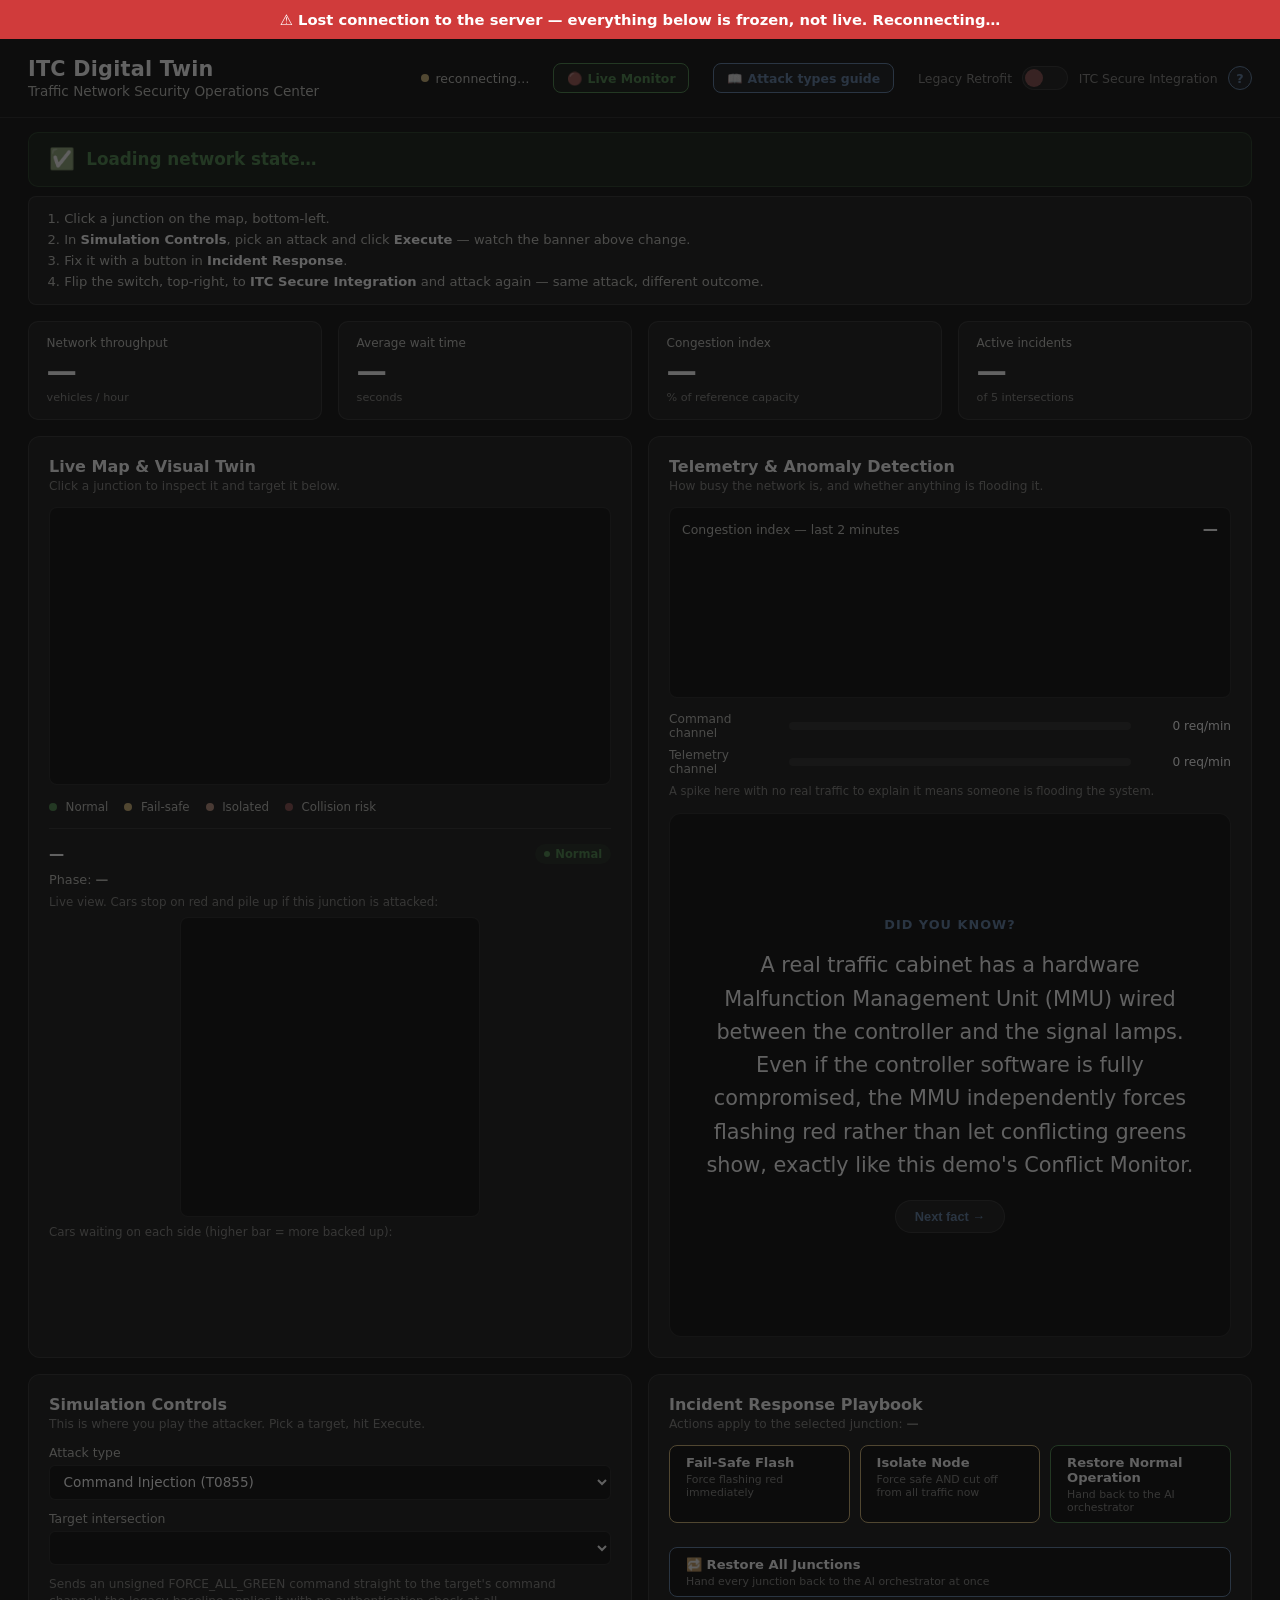
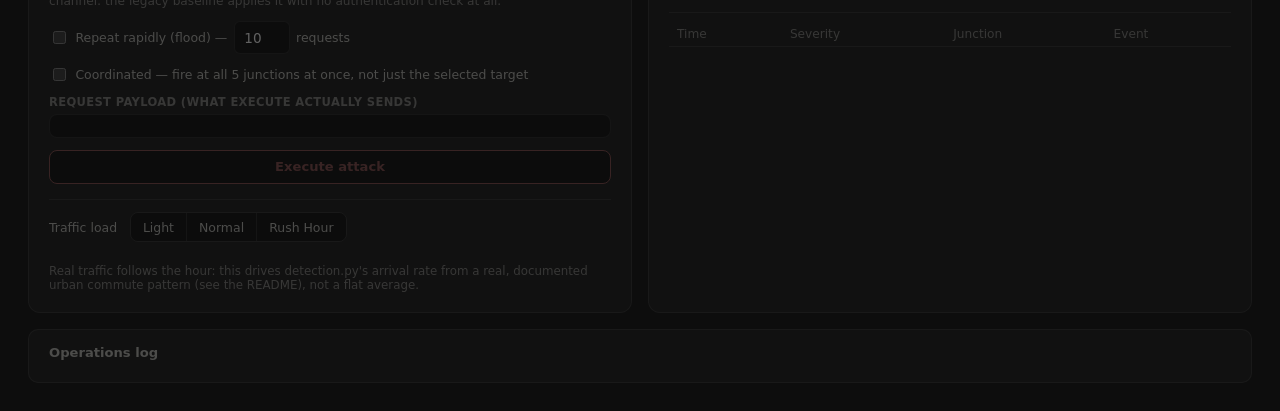
==== web/index.html @ a48a9f3f "Initial commit: Traffic Control digital twin traffic-signal security demo" ====
<!DOCTYPE html>
<html lang="en">
<head>
  <meta charset="UTF-8" />
  <meta name="viewport" content="width=device-width, initial-scale=1.0" />
  <title>ITC Digital Twin — Traffic Network Security Operations</title>
  <link rel="stylesheet" href="style.css" />
</head>
<body>
  <!-- Shown only when the WebSocket connection is down: every restart of
       the server (or a lost network link) silently kills whatever tab
       already had this page open, and without a loud signal here,
       everything on the page keeps LOOKING live -- KPIs, the car
       canvas, the congestion chart -- while actually being frozen at
       whatever it last received. That gap has repeatedly caused "this
       doesn't correlate / nothing I do has any effect" confusion that
       was actually just a dead connection, not a bug in the logic
       being observed. See connectWebSocket() in app.js. -->
  <div id="disconnected-banner" class="disconnected-banner" hidden>
    ⚠️ Lost connection to the server — everything below is frozen, not live. Reconnecting…
  </div>

  <header class="app-header">
    <div class="header-title">
      <h1>ITC Digital Twin</h1>
      <p class="subtitle">Traffic Network Security Operations Center</p>
    </div>

    <div class="header-right">
      <span id="connection-status" class="connection-status">
        <span class="conn-dot"></span><span id="connection-status-text">connecting…</span>
      </span>

      <a
        href="monitor.html"
        class="btn btn-header btn-header-monitor"
        title="Open the Live Network Monitor: all five junctions animating at once, no attack console"
      >
        🔴 Live Monitor
      </a>

      <button
        id="attacks-info-btn"
        class="btn btn-header btn-header-highlight"
        type="button"
        title="Open a reference guide explaining every attack type this demo can run"
      >
        📖 Attack types guide
      </button>

      <!-- Global deployment-configuration toggle: switches every
           intersection between the unauthenticated legacy retrofit
           channel and ITC Secure Integration. See server/main.py's
           /api/mode. -->
      <div class="mode-toggle">
        <span id="mode-label-legacy" class="mode-label">Legacy Retrofit</span>
        <button
          id="mode-switch"
          class="switch"
          type="button"
          role="switch"
          aria-checked="false"
          aria-label="Toggle ITC Secure Integration"
        >
          <span class="switch-knob"></span>
        </button>
        <span id="mode-label-secure" class="mode-label">ITC Secure Integration</span>

        <button
          id="legacy-info-btn"
          class="info-btn"
          type="button"
          aria-label="What do Legacy and Retrofit mean?"
          title="What do Legacy and Retrofit mean? Click for an explanation."
        >
          ?
        </button>
        <div id="legacy-info-popover" class="info-popover" role="tooltip" hidden>
          <p><strong>Legacy</strong> — an old, traditional traffic light. It just runs a fixed timer (e.g. 30 seconds green, 30 seconds red), with no internet connection, cameras, or smart sensors.</p>
          <p><strong>Retrofit</strong> — taking that legacy light and upgrading it without tearing down the poles: adding smart cameras, an edge computer, and a network link so it can react to real traffic in real time. That upgraded link is exactly what these attacks target.</p>
        </div>
      </div>
    </div>
  </header>

  <!-- The single most important element on the page: a plain-English,
       always-current sentence describing what's actually happening right
       now, color-coded to match. Everything else on the dashboard is
       detail; this is the headline. Computed in app.js's
       renderStatusBanner() from the live network state. -->
  <div id="status-banner" class="status-banner status-good" role="status">
    <span id="status-banner-icon" class="status-banner-icon">✅</span>
    <span id="status-banner-text" class="status-banner-text">Loading network state…</span>
  </div>

  <ol class="quick-start">
    <li>Click a junction on the map, bottom-left.</li>
    <li>In <strong>Simulation Controls</strong>, pick an attack and click <strong>Execute</strong> — watch the banner above change.</li>
    <li>Fix it with a button in <strong>Incident Response</strong>.</li>
    <li>Flip the switch, top-right, to <strong>ITC Secure Integration</strong> and attack again — same attack, different outcome.</li>
  </ol>

  <!-- KPI row -->
  <section class="kpi-row" aria-label="Network key performance indicators">
    <div class="stat-tile">
      <span class="stat-label">Network throughput</span>
      <span id="kpi-throughput" class="stat-value">—</span>
      <span class="stat-unit">vehicles / hour</span>
    </div>
    <div class="stat-tile">
      <span class="stat-label">Average wait time</span>
      <span id="kpi-wait" class="stat-value">—</span>
      <span class="stat-unit">seconds</span>
    </div>
    <div class="stat-tile">
      <span class="stat-label">Congestion index</span>
      <span id="kpi-congestion" class="stat-value">—</span>
      <span class="stat-unit">% of reference capacity</span>
    </div>
    <div class="stat-tile">
      <span class="stat-label">Active incidents</span>
      <span id="kpi-incidents" class="stat-value">—</span>
      <span class="stat-unit">of 5 intersections</span>
    </div>
  </section>

  <main class="zone-grid">
    <!-- Zone 1: Live Map & Visual Twin -->
    <section class="zone" aria-labelledby="zone-map-title">
      <div class="zone-header">
        <h2 id="zone-map-title">Live Map &amp; Visual Twin</h2>
        <p class="zone-subtitle">Click a junction to inspect it and target it below.</p>
      </div>

      <div class="topology-wrap">
        <!-- No role="img" here: that would tell assistive tech to
             treat everything inside as one flat, undescribed image and
             hide each junction node's own role="button"/aria-label
             (set in app.js) from being individually reachable -- exactly
             backwards for an SVG whose whole point is five independently
             clickable/keyboard-operable nodes, not a static picture. -->
        <svg id="topology-svg" viewBox="0 0 100 100" role="group" aria-label="Traffic network topology, five junctions"></svg>
      </div>

      <div class="legend">
        <span><span class="dot dot-good"></span> Normal</span>
        <span><span class="dot dot-warning"></span> Fail-safe</span>
        <span><span class="dot dot-serious"></span> Isolated</span>
        <span><span class="dot dot-critical"></span> Collision risk</span>
      </div>

      <div class="detail-card">
        <div class="detail-header">
          <h3 id="selected-name">—</h3>
          <span id="selected-health" class="health-badge health-good">Normal</span>
        </div>
        <p class="detail-line">Phase: <strong id="selected-phase">—</strong></p>
        <p id="real-world-context" class="real-world-context" hidden></p>

        <p class="detail-caption">Live view. Cars stop on red and pile up if this junction is attacked:</p>
        <canvas id="junction-canvas" width="300" height="300" aria-label="Live view of the selected junction"></canvas>

        <p class="detail-caption">Cars waiting on each side (higher bar = more backed up):</p>
        <div id="queue-bars" class="queue-bars" aria-label="Queue length by approach"></div>
      </div>
    </section>

    <!-- Zone 2: Telemetry & Anomaly Detection -->
    <section id="zone-telemetry" class="zone" aria-labelledby="zone-telemetry-title">
      <div class="zone-header">
        <h2 id="zone-telemetry-title">Telemetry &amp; Anomaly Detection</h2>
        <p class="zone-subtitle">How busy the network is, and whether anything is flooding it.</p>
      </div>

      <div class="chart-card">
        <div class="chart-card-header">
          <span>Congestion index — last 2 minutes</span>
          <span id="trend-current-value" class="chart-current-value">—</span>
        </div>
        <div id="trend-chart-container" class="trend-chart-container">
          <svg id="trend-svg" viewBox="0 0 600 140" preserveAspectRatio="none"></svg>
          <div id="trend-tooltip" class="trend-tooltip" hidden></div>
        </div>
      </div>

      <div class="channel-load-card">
        <div class="channel-load-row">
          <span>Command channel</span>
          <div class="meter-track"><div id="meter-command" class="meter-fill"></div></div>
          <span id="channel-command-value" class="channel-value">0 req/min</span>
        </div>
        <div class="channel-load-row">
          <span>Telemetry channel</span>
          <div class="meter-track"><div id="meter-telemetry" class="meter-fill"></div></div>
          <span id="channel-telemetry-value" class="channel-value">0 req/min</span>
        </div>
        <p class="meter-caption">A spike here with no real traffic to explain it means someone is flooding the system.</p>
      </div>

      <aside class="fun-fact-panel" aria-label="Traffic and systems trivia">
        <span class="fun-fact-kicker">Did you know?</span>
        <p id="fun-fact-text" class="fun-fact-text">—</p>
        <button id="fun-fact-next" type="button" class="fun-fact-next">Next fact →</button>
      </aside>
    </section>

    <!-- Zone 3: Simulation Controls -->
    <section class="zone" aria-labelledby="zone-sim-title">
      <div class="zone-header">
        <h2 id="zone-sim-title">Simulation Controls</h2>
        <p class="zone-subtitle">This is where you play the attacker. Pick a target, hit Execute.</p>
      </div>

      <form id="attack-form" class="console-form">
        <label class="field">
          <span>Attack type</span>
          <select id="attack-type">
            <option value="inject">Command Injection (T0855)</option>
            <option value="spoof-congestion">Sensor Spoofing — Fake Congestion (T0856)</option>
            <option value="spoof-emergency">Sensor Spoofing — Fake Preemption (T0856)</option>
          </select>
        </label>

        <label class="field">
          <span>Target intersection</span>
          <select id="attack-target"></select>
        </label>

        <label id="attack-approach-field" class="field">
          <span>Approach</span>
          <select id="attack-approach">
            <option value="N">North</option>
            <option value="S">South</option>
            <option value="E">East</option>
            <option value="W">West</option>
          </select>
        </label>

        <label id="attack-count-field" class="field">
          <span>Fake vehicle count</span>
          <input id="attack-count" type="number" min="1" max="500" value="40" />
        </label>

        <p id="attack-description" class="console-description"></p>

        <label class="field field-inline">
          <input id="attack-flood" type="checkbox" />
          <span>Repeat rapidly (flood) —</span>
          <input id="attack-flood-count" type="number" min="2" max="30" value="10" class="inline-number" />
          <span>requests</span>
        </label>

        <label class="field field-inline">
          <input id="attack-coordinated" type="checkbox" />
          <span>Coordinated — fire at all 5 junctions at once, not just the selected target</span>
        </label>

        <!-- Live preview of the exact JSON body Execute is about to
             POST, kept in sync with every field above by
             renderPayloadPreview() in app.js: what "behind the scenes"
             actually looks like for this specific attack, not a canned
             example. -->
        <div class="payload-preview-wrap">
          <span class="payload-preview-label">Request payload (what Execute actually sends)</span>
          <pre id="payload-preview" class="payload-preview"></pre>
        </div>

        <button id="attack-execute" type="submit" class="btn btn-attack">Execute attack</button>
      </form>

      <div class="load-control">
        <span class="load-control-label">Traffic load</span>
        <!-- Each button is really just a representative hour handed to
             the same /api/hour endpoint the Live Monitor's forecast
             tool uses (see server/tel_aviv_data.py's
             HOURLY_TRAFFIC_MULTIPLIER): Light -> 03:00 (0.10x, the
             overnight trough), Normal -> 14:00 (1.05x, closest to a
             flat baseline), Rush Hour -> 17:00 (3.00x, the real
             documented evening peak). One real hourly curve stays the
             single source of truth; this is just a simpler front
             door onto it than picking an exact hour. -->
        <div class="segmented" id="hour-segmented" role="group" aria-label="Traffic load presets">
          <button type="button" class="segmented-btn" data-hour="3">Light</button>
          <button type="button" class="segmented-btn" data-hour="14">Normal</button>
          <button type="button" class="segmented-btn" data-hour="17">Rush Hour</button>
        </div>
      </div>
      <p id="load-explanation" class="load-explanation">Real traffic follows the hour: this drives detection.py's arrival rate from a real, documented urban commute pattern (see the README), not a flat average.</p>
    </section>

    <!-- Zone 4: Incident Response Playbook Station -->
    <section id="zone-playbook" class="zone" aria-labelledby="zone-playbook-title">
      <div class="zone-header">
        <h2 id="zone-playbook-title">Incident Response Playbook</h2>
        <p class="zone-subtitle">Actions apply to the selected junction: <strong id="playbook-target-name">—</strong></p>
      </div>

      <p id="playbook-hint" class="playbook-hint" hidden></p>

      <div class="playbook-actions">
        <button
          id="playbook-failsafe"
          class="btn btn-playbook"
          type="button"
          title="Immediately forces every light at this junction to flashing red. Technically: sets phase to ALL_RED and raises the fail-safe alarm, bypassing the AI orchestrator. Use this to stop a dangerous conflicting-green state right now."
        >
          Fail-Safe Flash
          <small>Force flashing red immediately</small>
        </button>
        <button
          id="playbook-isolate"
          class="btn btn-playbook"
          type="button"
          title="Immediately forces flashing red AND cuts this junction off from incoming commands and telemetry (from anyone, not just the attacker) for 25 seconds. Technically: the same auto-block/isolation the security layer applies automatically, triggered manually and immediately, so a compromised channel can't be used again while it's investigated -- and unlike Fail-Safe Flash alone, queues can't keep climbing from organic traffic while it's held, since incoming telemetry is rejected too."
        >
          Isolate Node
          <small>Force safe AND cut off from all traffic now</small>
        </button>
        <button
          id="playbook-restore"
          class="btn btn-playbook btn-playbook-restore"
          type="button"
          title="Clears any alarm, isolation, and queued traffic, and hands the junction back to the AI orchestrator. Technically: resets phase/alarm/isolation state and zeroes queue estimates. Use this once you're done responding, to return to normal operation."
        >
          Restore Normal Operation
          <small>Hand back to the AI orchestrator</small>
        </button>
      </div>

      <!-- Network-wide, not tied to the selected junction like the three
           above: a Coordinated attack hits all 5 at once, so fixing it
           one junction at a time (select, click Restore, repeat x5) was
           the slow part, not the attack itself. One click, one request,
           every junction back to normal at once. -->
      <button
        id="playbook-restore-all"
        class="btn btn-playbook-all"
        type="button"
        title="Restores every junction on the network at once: same effect as clicking Restore Normal Operation on each of the 5 individually, in a single request. Use this after a Coordinated attack instead of restoring one junction at a time."
      >
        🔁 Restore All Junctions
        <small>Hand every junction back to the AI orchestrator at once</small>
      </button>

      <div class="event-table-wrap">
        <table class="event-table">
          <thead>
            <tr>
              <th scope="col">Time</th>
              <th scope="col">Severity</th>
              <th scope="col">Junction</th>
              <th scope="col">Event</th>
            </tr>
          </thead>
          <tbody id="security-event-body"></tbody>
        </table>
      </div>
    </section>
  </main>

  <footer class="ops-footer">
    <h3>Operations log</h3>
    <ul id="ops-log-list" class="ops-log-list"></ul>
  </footer>

  <!-- Educational pop-up shown every time an attack is executed. Content
       is filled in by app.js from ATTACK_EXPLANATIONS before this is
       un-hidden; see showAttackModal(). -->
  <div id="attack-modal-backdrop" class="modal-backdrop" hidden>
    <div class="modal-card" role="dialog" aria-modal="true" aria-labelledby="modal-title">
      <span id="modal-tag" class="modal-tag">Attack detected</span>
      <h3 id="modal-title">—</h3>

      <dl class="modal-facts">
        <dt>What just happened</dt>
        <dd id="modal-what">—</dd>
        <dt>How it affects a real system</dt>
        <dd id="modal-how">—</dd>
        <dt>Outcome</dt>
        <dd id="modal-outcome">—</dd>
      </dl>

      <p id="modal-guidance" class="modal-guidance"></p>

      <button id="modal-dismiss" class="btn btn-attack" type="button">Got it — respond now</button>
    </div>
  </div>

  <!-- Confirmation toast shown after a mitigation action (Fail-Safe
       Flash / Isolate Node / Restore) completes; see runPlaybook() in
       app.js. Auto-dismisses; can also be dismissed by clicking it. -->
  <div id="mitigation-toast" class="mitigation-toast" hidden role="status">
    <span id="mitigation-toast-icon" class="mitigation-toast-icon">✅</span>
    <span id="mitigation-toast-text" class="mitigation-toast-text"></span>
  </div>

  <!-- Reference panel listing every attack type, opened from the
       "Attacks info" button in the header, viewable any time, not only
       when an attack is executed. -->
  <div id="attacks-info-backdrop" class="modal-backdrop" hidden>
    <div class="modal-card modal-card-wide" role="dialog" aria-modal="true" aria-labelledby="attacks-info-title">
      <span class="modal-tag">Reference</span>
      <h3 id="attacks-info-title">Attack types in this demo</h3>
      <div id="attacks-info-list" class="attacks-info-list"></div>
      <button id="attacks-info-dismiss" class="btn btn-attack" type="button">Close</button>
    </div>
  </div>

  <script src="car-sim.js"></script>
  <script src="app.js"></script>
</body>
</html>
---- web/style.css ----
/* ITC Digital Twin: stylesheet

   A deliberate, single dark theme (no light-mode variant): this is a
   security operations dashboard meant for a wall monitor or a live demo
   screen, not a general-purpose page. Colors are the validated dark-mode
   steps from the project's data-visualization design system: fixed
   status scale (good/warning/serious/critical), fixed categorical order
   for the four approach queues, one sequential hue for the trend line.
   Nothing here is eyeballed; every color is a documented token. */

:root {
  color-scheme: dark;

  /* chart chrome & ink */
  --surface-1: #1a1a19;
  --page-plane: #0d0d0d;
  --text-primary: #ffffff;
  --text-secondary: #c3c2b7;
  --text-muted: #898781;
  --gridline: #2c2c2a;
  --baseline: #383835;
  --border: rgba(255, 255, 255, 0.10);

  /* status scale: reserved meaning, never reused for series identity */
  --status-good: #0ca30c;
  --status-warning: #fab219;
  --status-serious: #ec835a;
  --status-critical: #d03b3b;

  /* categorical (dark steps), fixed order: used for the four approach
     queue bars (N/E/S/W) and nothing else */
  --cat-1-blue: #3987e5;
  --cat-2-orange: #d95926;
  --cat-3-aqua: #199e70;
  --cat-4-yellow: #c98500;

  /* sequential blue, for the single-series congestion trend line */
  --seq-blue-400: #3987e5;
  --seq-blue-250: #86b6ef;
}

* {
  box-sizing: border-box;
}

/* One global focus-visible rule rather than styling every interactive
   element individually: before this, nothing on either page (buttons,
   the topology map's junction nodes, form fields, links) showed any
   visible indicator of keyboard focus at all, making the whole
   dashboard effectively unusable via keyboard even where elements were
   otherwise reachable and operable. :focus-visible (not plain :focus)
   so this only shows for keyboard/programmatic focus, never for a
   mouse click, matching how a sighted mouse user already gets other
   feedback (hover states, the click itself) that a visible ring would
   be redundant for. */
:focus-visible {
  outline: 2px solid var(--seq-blue-400);
  outline-offset: 2px;
  border-radius: 2px;
}

body {
  margin: 0;
  min-height: 100vh;
  background: var(--page-plane);
  color: var(--text-primary);
  font-family: system-ui, -apple-system, "Segoe UI", sans-serif;
  font-size: 14px;
}

h1, h2, h3 {
  font-family: inherit;
}

/* Custom scrollbars matching the dark theme: the browser default (a
   light gray/white scrollbar) looks broken against a dark background. */
* {
  scrollbar-width: thin;
  scrollbar-color: var(--baseline) var(--page-plane);
}

*::-webkit-scrollbar {
  width: 9px;
  height: 9px;
}

*::-webkit-scrollbar-track {
  background: var(--page-plane);
}

*::-webkit-scrollbar-thumb {
  background: var(--baseline);
  border-radius: 5px;
}

*::-webkit-scrollbar-thumb:hover {
  background: var(--text-muted);
}

/* Tint native form controls (checkboxes, number inputs) to the theme's
   accent instead of leaving them in the browser's default light-blue
   styling, which stands out against the dark UI. */
input {
  accent-color: var(--seq-blue-400);
  color-scheme: dark;
}

/* Header */

.app-header {
  display: flex;
  justify-content: space-between;
  align-items: center;
  flex-wrap: wrap;
  gap: 1rem;
  padding: 1.1rem 1.75rem;
  border-bottom: 1px solid var(--border);
}

.header-title h1 {
  margin: 0;
  font-size: 1.3rem;
  letter-spacing: 0.01em;
}

.subtitle {
  margin: 0.15rem 0 0;
  color: var(--text-secondary);
  font-size: 0.85rem;
}

.header-right {
  display: flex;
  align-items: center;
  gap: 1.5rem;
  /* .app-header wrapping (flex-wrap on the header itself) only ever
     moved this whole group onto its own row under the title; nothing
     inside the group could then wrap further, so on a phone-width
     screen the connection status, both nav buttons, the mode toggle,
     and the info button were all forced onto one line wider than the
     screen itself, the single biggest contributor to this page's
     horizontal overflow. This lets that line actually break. */
  flex-wrap: wrap;
  row-gap: 0.6rem;
}

.connection-status {
  display: flex;
  align-items: center;
  gap: 0.4rem;
  font-size: 0.78rem;
  color: var(--text-secondary);
}

.conn-dot {
  width: 8px;
  height: 8px;
  border-radius: 50%;
  background: var(--status-warning);
}

.connection-status.connected .conn-dot {
  background: var(--status-good);
}

/* .btn.btn-header (both classes chained), not plain .btn-header: every
   header button also carries the base .btn class, and .btn is defined
   much later in this file with its own background/color. At equal
   specificity the later rule always wins regardless of which order the
   classes are written in the HTML, so a plain .btn-header here was
   silently losing to .btn's background: var(--page-plane) (near-black)
   every time, rendering as a barely-visible dark button on the dark
   page, "black on black." Chaining both classes raises this rule's
   specificity above .btn's, so it wins on file order alone no longer
   matters. */
.btn.btn-header {
  padding: 0.4rem 0.8rem;
  border-radius: 8px;
  border: 1px solid var(--border);
  background: var(--surface-1);
  color: var(--text-secondary);
  font-size: 0.78rem;
  font-weight: 600;
  cursor: pointer;
  font-family: inherit;
  /* .btn-header is shared by <button> and <a> (e.g. the Live Monitor
     link): these two reset an anchor's default underline/inline box so
     it renders identically to the button elements using this class. */
  text-decoration: none;
  display: inline-block;
}

.btn.btn-header:hover {
  color: var(--text-primary);
  border-color: var(--seq-blue-400);
}

/* The header button that opens a help/reference panel gets its own
   blue accent so it reads as "informational" rather than blending in
   with ordinary controls. */
.btn.btn-header-highlight {
  border-color: var(--seq-blue-400);
  color: var(--seq-blue-400);
  background: rgba(57, 135, 229, 0.1);
}

.btn.btn-header-highlight:hover {
  background: rgba(57, 135, 229, 0.2);
  color: var(--text-primary);
}

/* The Live Monitor link gets its own green accent, distinct from the
   guide button's blue: green reads as "live/active" (the same meaning
   --status-good carries everywhere else on this page), and having two
   different accent hues makes the two header buttons easy to tell
   apart at a glance instead of both reading as one generic action. */
.btn.btn-header-monitor {
  border-color: var(--status-good);
  color: var(--status-good);
  background: rgba(12, 163, 12, 0.1);
}

.btn.btn-header-monitor:hover {
  background: rgba(12, 163, 12, 0.2);
  color: var(--text-primary);
}

/* Mode toggle */

.mode-toggle {
  position: relative;
  display: flex;
  align-items: center;
  gap: 0.65rem;
}

.mode-label {
  font-size: 0.78rem;
  color: var(--text-muted);
  transition: color 0.2s ease;
}

.mode-label.active {
  color: var(--text-primary);
  font-weight: 600;
}

.switch {
  position: relative;
  width: 46px;
  height: 24px;
  border-radius: 999px;
  border: 1px solid var(--border);
  background: var(--surface-1);
  cursor: pointer;
  padding: 0;
  flex-shrink: 0;
}

.switch-knob {
  position: absolute;
  top: 2px;
  left: 2px;
  width: 18px;
  height: 18px;
  border-radius: 50%;
  background: var(--status-critical);
  transition: transform 0.2s ease, background 0.2s ease;
}

.switch.on .switch-knob {
  transform: translateX(22px);
  background: var(--status-good);
}

/* Legacy / Retrofit info popover */

.info-btn {
  width: 24px;
  height: 24px;
  border-radius: 50%;
  border: 1.5px solid var(--seq-blue-400);
  background: rgba(57, 135, 229, 0.12);
  color: var(--seq-blue-400);
  font-size: 0.8rem;
  font-weight: 700;
  cursor: pointer;
  padding: 0;
  font-family: inherit;
  flex-shrink: 0;
}

.info-btn:hover {
  color: var(--text-primary);
  border-color: var(--seq-blue-400);
}

.info-popover {
  position: absolute;
  top: 100%;
  right: 0;
  margin-top: 0.5rem;
  width: 320px;
  /* A fixed 320px anchored to the trigger button's right edge can
     still overhang the LEFT edge of a phone narrower than that (a
     320px-and-under device, or the button sitting anywhere left of the
     viewport's own right edge). This caps it to the viewport's actual
     width instead of trusting 320px always fits. */
  max-width: calc(100vw - 2rem);
  background: var(--surface-1);
  border: 1px solid var(--border);
  border-radius: 10px;
  padding: 0.9rem 1rem;
  font-size: 0.78rem;
  color: var(--text-secondary);
  line-height: 1.5;
  box-shadow: 0 8px 24px rgba(0, 0, 0, 0.4);
  z-index: 20;
}

.info-popover p {
  margin: 0 0 0.6rem;
}

.info-popover p:last-child {
  margin-bottom: 0;
}

.info-popover strong {
  color: var(--text-primary);
}

/* Status banner.
   The single most important element on the page: a large, always-current,
   plain-English sentence describing what's actually happening right now.
   Color-coded to the same status scale as everything else, so the reader
   gets the headline from color alone before they've even read the words. */

.status-banner {
  margin: 0.9rem 1.75rem 0;
  padding: 0.9rem 1.25rem;
  border-radius: 10px;
  display: flex;
  align-items: center;
  gap: 0.7rem;
  font-size: 1.05rem;
  font-weight: 600;
  border: 1px solid transparent;
  transition: background 0.2s ease, border-color 0.2s ease;
}

.status-banner-icon {
  font-size: 1.3rem;
  line-height: 1;
}

.status-banner-text {
  line-height: 1.4;
}

.status-good {
  background: rgba(12, 163, 12, 0.12);
  border-color: rgba(12, 163, 12, 0.3);
  color: var(--status-good);
}

.status-warning {
  background: rgba(250, 178, 25, 0.14);
  border-color: rgba(250, 178, 25, 0.35);
  color: var(--status-warning);
}

.status-serious {
  background: rgba(236, 131, 90, 0.14);
  border-color: rgba(236, 131, 90, 0.35);
  color: var(--status-serious);
}

.status-critical {
  background: rgba(208, 59, 59, 0.16);
  border-color: rgba(208, 59, 59, 0.4);
  color: var(--status-critical);
  animation: banner-pulse 1s infinite alternate;
}

@keyframes banner-pulse {
  from { opacity: 1; }
  to { opacity: 0.7; }
}

/* Disconnected banner: deliberately louder and more disruptive than the
   small header connection-status dot, and sticky so it can't scroll out
   of view. A dead WebSocket otherwise leaves every number, chart, and
   canvas on the page looking exactly as "live" as before, just frozen
   -- the small dot alone was easy to miss, which is what made a dead
   connection repeatedly read as a logic bug instead of what it was. */
.disconnected-banner {
  position: sticky;
  top: 0;
  z-index: 50;
  margin: 0;
  padding: 0.7rem 1.25rem;
  background: var(--status-critical);
  color: #ffffff;
  font-weight: 700;
  font-size: 0.92rem;
  text-align: center;
  animation: banner-pulse 1s infinite alternate;
}

/* Applied to <body> while the socket is down: dims every OTHER top-level
   section so stale content reads as visibly inert rather than
   indistinguishable from live data. The banner itself is excluded so it
   stays at full strength. */
body.page-stale > *:not(#disconnected-banner) {
  opacity: 0.35;
  filter: grayscale(0.6);
  pointer-events: none;
}


/* Quick start */

.quick-start {
  margin: 0.6rem 1.75rem 0;
  padding: 0.7rem 1rem 0.7rem 2.2rem;
  background: var(--surface-1);
  border: 1px solid var(--border);
  border-radius: 8px;
  color: var(--text-secondary);
  font-size: 0.82rem;
  line-height: 1.6;
}

.quick-start strong {
  color: var(--text-primary);
}

.detail-caption {
  margin: 0;
  font-size: 0.74rem;
  color: var(--text-muted);
}

#junction-canvas {
  width: 100%;
  max-width: 300px;
  height: auto;
  aspect-ratio: 1 / 1;
  display: block;
  margin: 0 auto;
  background: var(--page-plane);
  border: 1px solid var(--border);
  border-radius: 8px;
}

/* Zone 2's own content (chart + channel meters) is much shorter than
   Zone 1's (map + live view), which used to leave a large blank strip
   below Zone 2's card. As the last child in Zone 2's flex column, this
   panel grows (flex: 1) to absorb exactly that leftover height instead
   of it staying empty, with its own content centered so it still reads
   naturally at whatever height it ends up. */
.fun-fact-panel {
  flex: 1;
  display: flex;
  flex-direction: column;
  align-items: center;
  justify-content: center;
  gap: 1.1rem;
  background: var(--page-plane);
  border: 1px solid var(--border);
  border-radius: 12px;
  padding: 2.5rem 2rem;
  text-align: center;
}

.fun-fact-kicker {
  font-size: 0.8rem;
  font-weight: 700;
  letter-spacing: 0.08em;
  text-transform: uppercase;
  color: var(--cat-1-blue);
}

.fun-fact-text {
  margin: 0;
  max-width: 46ch;
  font-size: 1.3rem;
  font-weight: 500;
  line-height: 1.6;
  color: var(--text-primary);
}

.fun-fact-next {
  background: var(--surface-1);
  border: 1px solid var(--border);
  border-radius: 999px;
  padding: 0.5rem 1.15rem;
  font-size: 0.8rem;
  font-weight: 600;
  color: var(--cat-1-blue);
  cursor: pointer;
}

.fun-fact-next:hover {
  background: rgba(57, 135, 229, 0.12);
  border-color: var(--cat-1-blue);
}


/* KPI row / stat tiles */

.kpi-row {
  display: grid;
  grid-template-columns: repeat(4, minmax(0, 1fr));
  gap: 1rem;
  margin: 1rem 1.75rem 0;
}

.stat-tile {
  display: flex;
  flex-direction: column;
  gap: 0.2rem;
  background: var(--surface-1);
  border: 1px solid var(--border);
  border-radius: 10px;
  padding: 0.9rem 1.1rem;
}

.stat-label {
  font-size: 0.75rem;
  color: var(--text-secondary);
}

.stat-value {
  font-size: 1.9rem;
  font-weight: 600;
  font-variant-numeric: proportional-nums;
  transition: color 0.3s ease;
}

/* Traffic-light severity coloring, applied by app.js's severityClassFor(). */
.stat-value-good { color: var(--status-good); }
.stat-value-warning { color: var(--status-warning); }
.stat-value-critical { color: var(--status-critical); }

/* The whole tile picks up a subtle matching tint, not just the number:
   the dashboard should read as reactive at a glance, not black-and-white
   with the occasional colored digit. */
.stat-tile:has(.stat-value-warning) {
  border-color: rgba(250, 178, 25, 0.4);
  background: rgba(250, 178, 25, 0.05);
}

.stat-tile:has(.stat-value-critical) {
  border-color: rgba(208, 59, 59, 0.5);
  background: rgba(208, 59, 59, 0.07);
}

.stat-unit {
  font-size: 0.7rem;
  color: var(--text-muted);
}

/* Zone grid */

.zone-grid {
  display: grid;
  grid-template-columns: 1fr 1fr;
  /* Without this, grid's default stretch forces every zone in a row to
     match the tallest one. Zone 3 and Zone 4 (bottom row) have no
     filler content, so stretching them would just add blank padding
     at the bottom of whichever is shorter. Zone 2 opts back into
     stretch on its own below, since it has the trivia panel to absorb
     that height usefully instead. */
  align-items: start;
  gap: 1rem;
  margin: 1rem 1.75rem;
}

/* Opts Zone 2 back into matching Zone 1's height (see the align-items
   note above): its trivia panel is the flex child designed to absorb
   that extra height, so stretching here fills real space instead of
   creating blank padding the way it would for Zone 3/4. */
#zone-telemetry {
  align-self: stretch;
}

/* Zone 4 opts into the same stretch-and-absorb pattern as Zone 2
   above, for the same reason: with align-items:start (the default for
   this row), Zone 4 only ever took its own natural content height,
   which is shorter than Zone 3 (the attack console form) sitting next
   to it. The grid row itself is still exactly as tall as Zone 3
   regardless -- grid track sizing is driven by the tallest item in the
   row no matter how align-items is set -- so the space between Zone
   4's shorter content and the row's real height showed up as visible
   dead page background below Zone 4's card instead of inside it.
   Stretching Zone 4 to the row's full height, with the event table
   below set to flex:1 (see .event-table-wrap), moves that same
   leftover space inside the card and hands it to the one element built
   to use it: more of the security event feed visible without
   scrolling, instead of empty air underneath it. */
#zone-playbook {
  align-self: stretch;
}

.zone {
  background: var(--surface-1);
  border: 1px solid var(--border);
  border-radius: 12px;
  padding: 1.25rem;
  display: flex;
  flex-direction: column;
  gap: 0.9rem;
  min-width: 0;
}

/* monitor.html / monitor.js: the Live Network Monitor's grid of five
   junction cards. auto-fit means the grid genuinely reflows (2 per
   row on a narrower window, more on a wide one) rather than a fixed
   column count that would either crowd a small window or leave a
   wide one mostly empty. */
.monitor-grid {
  display: grid;
  /* min(320px, 100%), not a bare 320px: on a phone narrower than
     320px of available width (after the page's own side margins),
     a bare minmax(320px, 1fr) forces that minimum anyway, which is
     what makes a grid force the whole page to scroll sideways. Letting
     the minimum yield to 100% of the available column width below that
     point means a single card still fills the screen instead of
     overflowing it. */
  grid-template-columns: repeat(auto-fit, minmax(min(320px, 100%), 1fr));
  gap: 1rem;
  margin: 1rem 1.75rem;
}

.monitor-card {
  background: var(--surface-1);
  border: 1px solid var(--border);
  border-radius: 12px;
  padding: 1.1rem;
  display: flex;
  flex-direction: column;
  gap: 0.6rem;
}

.monitor-card-header {
  display: flex;
  align-items: center;
  justify-content: space-between;
  gap: 0.5rem;
}

.monitor-card-header h3 {
  margin: 0;
  font-size: 0.95rem;
}

.monitor-stats-row {
  display: flex;
  justify-content: space-between;
  font-size: 0.78rem;
  color: var(--text-secondary);
}

.monitor-stats-row strong {
  color: var(--text-primary);
}

.monitor-canvas {
  width: 100%;
  max-width: 300px;
  height: auto;
  aspect-ratio: 1 / 1;
  display: block;
  margin: 0 auto;
  background: var(--page-plane);
  border: 1px solid var(--border);
  border-radius: 8px;
}

/* Positions the hour badge relative to the canvas itself (not the
   whole card), so it reads as a HUD element on the junction view: the
   picture and the time of day it represents, together. */
.monitor-canvas-wrap {
  position: relative;
  max-width: 300px;
  margin: 0 auto;
}

.hour-badge {
  position: absolute;
  top: 8px;
  right: 8px;
  background: rgba(13, 13, 13, 0.75);
  border: 1px solid var(--border);
  border-radius: 6px;
  padding: 0.2rem 0.5rem;
  font-size: 0.72rem;
  font-weight: 600;
  font-variant-numeric: tabular-nums;
  color: var(--text-secondary);
  pointer-events: none;
}

/* While a forecast is playing, the badge shows the forecasted hour,
   not the live one: a distinct accent (matching .forecast-result's
   general "this is a forecast, not live data" role) makes that
   difference impossible to miss at a glance. */
.hour-badge-forecast {
  border-color: var(--cat-3-aqua);
  color: var(--cat-3-aqua);
  background: rgba(25, 158, 112, 0.15);
}

/* Doesn't reuse .kpi-row: that's a fixed 4-column grid built for the
   main dashboard's 4 KPI tiles, and a single tile stretched across 4
   columns looks broken. This sizes to its one tile's own content
   instead. */
.monitor-kpi-row {
  display: flex;
  margin: 1rem 1.75rem 0;
}

.monitor-kpi-tile {
  min-width: 220px;
}

.zone-header h2 {
  margin: 0;
  font-size: 1rem;
}

.zone-subtitle {
  margin: 0.2rem 0 0;
  font-size: 0.76rem;
  color: var(--text-muted);
}

/* Zone 1: topology map + detail card */

.topology-wrap {
  background: var(--page-plane);
  border: 1px solid var(--border);
  border-radius: 8px;
  padding: 0.5rem;
}

#topology-svg {
  width: 100%;
  height: 260px;
  display: block;
}

.topology-node-rect {
  fill: var(--surface-1);
  stroke: var(--baseline);
  stroke-width: 0.6;
  cursor: pointer;
}

.topology-node-rect.selected {
  stroke: var(--seq-blue-400);
  stroke-width: 1;
}

.topology-node-label {
  fill: var(--text-primary);
  font-size: 3px;
  pointer-events: none;
}

.topology-node-sub {
  fill: var(--text-muted);
  font-size: 2.3px;
  pointer-events: none;
}

.topology-edge {
  stroke: var(--baseline);
  stroke-width: 0.5;
}

.legend {
  display: flex;
  flex-wrap: wrap;
  gap: 1rem;
  font-size: 0.74rem;
  color: var(--text-secondary);
}

.legend .dot {
  display: inline-block;
  width: 8px;
  height: 8px;
  border-radius: 50%;
  margin-right: 0.3rem;
  vertical-align: middle;
}

.dot-good { background: var(--status-good); }
.dot-warning { background: var(--status-warning); }
.dot-serious { background: var(--status-serious); }
.dot-critical { background: var(--status-critical); }

.detail-card {
  border-top: 1px solid var(--border);
  padding-top: 0.9rem;
  display: flex;
  flex-direction: column;
  gap: 0.5rem;
}

.detail-header {
  display: flex;
  align-items: center;
  justify-content: space-between;
  gap: 0.5rem;
}

.detail-header h3 {
  margin: 0;
  font-size: 0.95rem;
}

.detail-line {
  margin: 0;
  font-size: 0.8rem;
  color: var(--text-secondary);
}

/* Real-world grounding (server/tel_aviv_data.py): a genuine, cited fact
   about this specific junction, shown so a viewer can independently
   check it rather than take the calibration on faith. */
.real-world-context {
  margin: 0;
  font-size: 0.72rem;
  line-height: 1.4;
  color: var(--text-muted);
}

.real-world-context-link {
  color: var(--cat-1-blue);
  text-decoration: none;
  white-space: nowrap;
}

.real-world-context-link:hover {
  text-decoration: underline;
}

.health-badge {
  display: inline-flex;
  align-items: center;
  gap: 0.35rem;
  font-size: 0.72rem;
  font-weight: 600;
  padding: 0.2rem 0.55rem;
  border-radius: 999px;
  white-space: nowrap;
}

.health-badge::before {
  content: "";
  width: 6px;
  height: 6px;
  border-radius: 50%;
  background: currentColor;
}

.health-good { color: var(--status-good); background: rgba(12, 163, 12, 0.12); }
.health-warning { color: var(--status-warning); background: rgba(250, 178, 25, 0.14); }
.health-serious { color: var(--status-serious); background: rgba(236, 131, 90, 0.14); }
.health-critical { color: var(--status-critical); background: rgba(208, 59, 59, 0.16); }

/* Approach queue bars: 4-series categorical, direct-labeled per the
   dataviz rule that 4 series requires direct labels, not color alone. */
.queue-bars {
  display: grid;
  grid-template-columns: repeat(4, 1fr);
  gap: 0.6rem;
  align-items: end;
  height: 90px;
}

.queue-bar-col {
  display: flex;
  flex-direction: column;
  align-items: center;
  justify-content: flex-end;
  height: 100%;
  gap: 0.3rem;
}

.queue-bar-value {
  font-size: 0.72rem;
  color: var(--text-secondary);
  font-variant-numeric: tabular-nums;
}

.queue-bar-stack {
  display: flex;
  flex-direction: column;
  justify-content: flex-end;
  align-items: center;
  height: 100%;
  width: 22px;
}

.queue-bar {
  width: 22px;
  border-radius: 4px 4px 0 0;
  min-height: 2px;
}

/* The ML predictor's forecast, stacked above the real queue bar: same
   hue as the approach it belongs to, lower opacity so it reads as an
   uncertain extension of that series rather than a new one, and a 2px
   gap below it (the dataviz rule for adjacent stacked segments) so it
   never visually fuses with the solid bar underneath. */
.queue-bar-predicted {
  width: 22px;
  border-radius: 4px 4px 0 0;
  margin-bottom: 2px;
  opacity: 0.4;
}

.queue-bar-label {
  font-size: 0.72rem;
  color: var(--text-muted);
}

/* Zone 2: trend chart + channel load */

.chart-card {
  background: var(--page-plane);
  border: 1px solid var(--border);
  border-radius: 8px;
  padding: 0.75rem;
}

.chart-card-header {
  display: flex;
  justify-content: space-between;
  align-items: baseline;
  font-size: 0.78rem;
  color: var(--text-secondary);
  margin-bottom: 0.4rem;
}

.chart-current-value {
  font-size: 0.95rem;
  font-weight: 600;
  color: var(--text-primary);
}

.trend-chart-container {
  position: relative;
}

#trend-svg {
  width: 100%;
  height: 140px;
  display: block;
  overflow: visible;
}

.trend-line {
  fill: none;
  stroke: var(--seq-blue-400);
  stroke-width: 2;
  stroke-linejoin: round;
  stroke-linecap: round;
}

.trend-area {
  fill: var(--seq-blue-400);
  opacity: 0.10;
}

.trend-gridline {
  stroke: var(--gridline);
  stroke-width: 1;
}

.trend-axis-label {
  fill: var(--text-muted);
  font-size: 8px;
}

.trend-crosshair {
  stroke: var(--baseline);
  stroke-width: 1;
}

.trend-dot {
  fill: var(--seq-blue-400);
  stroke: var(--surface-1);
  stroke-width: 2;
}

.trend-tooltip {
  position: absolute;
  top: 8px;
  pointer-events: none;
  background: var(--surface-1);
  border: 1px solid var(--border);
  border-radius: 6px;
  padding: 0.35rem 0.55rem;
  font-size: 0.72rem;
  color: var(--text-secondary);
  white-space: nowrap;
  transform: translateX(-50%);
}

.trend-tooltip strong {
  color: var(--text-primary);
}

.channel-load-card {
  display: flex;
  flex-direction: column;
  gap: 0.5rem;
}

.channel-load-row {
  display: grid;
  grid-template-columns: 110px 1fr 90px;
  align-items: center;
  gap: 0.6rem;
  font-size: 0.76rem;
  color: var(--text-secondary);
}

.local-congestion-row {
  display: grid;
  grid-template-columns: auto 1fr 50px;
  align-items: center;
  gap: 0.6rem;
  font-size: 0.78rem;
  color: var(--text-secondary);
}

.meter-track {
  height: 8px;
  border-radius: 999px;
  background: var(--gridline);
  overflow: hidden;
}

.meter-fill {
  height: 100%;
  width: 0%;
  background: var(--status-good);
  transition: width 0.3s ease, background 0.3s ease;
}

.meter-fill.meter-elevated { background: var(--status-warning); }
.meter-fill.meter-critical { background: var(--status-critical); }

.channel-value {
  text-align: right;
  font-variant-numeric: tabular-nums;
  color: var(--text-primary);
}

.meter-caption {
  margin: 0;
  font-size: 0.72rem;
  color: var(--text-muted);
}

/* Zone 3: simulation controls */

.console-form {
  display: flex;
  flex-direction: column;
  gap: 0.7rem;
}

.field {
  display: flex;
  flex-direction: column;
  gap: 0.3rem;
  font-size: 0.78rem;
  color: var(--text-secondary);
}

.field select,
.field input[type="number"] {
  background: var(--page-plane);
  border: 1px solid var(--border);
  border-radius: 6px;
  color: var(--text-primary);
  padding: 0.45rem 0.6rem;
  font-size: 0.85rem;
  font-family: inherit;
}

.field-inline {
  flex-direction: row;
  align-items: center;
  gap: 0.4rem;
  /* "Repeat rapidly (flood) — [10] requests" is long enough that a
     narrow phone width can't fit it on one line next to the checkbox;
     without wrapping this pushed the number input off the right edge
     of the screen instead of dropping to a second line. */
  flex-wrap: wrap;
}

.inline-number {
  width: 56px;
  background: var(--page-plane);
  border: 1px solid var(--border);
  border-radius: 6px;
  color: var(--text-primary);
  padding: 0.25rem 0.4rem;
  font-family: inherit;
}

.console-description {
  margin: 0;
  font-size: 0.76rem;
  color: var(--text-muted);
  line-height: 1.4;
  min-height: 2.2em;
}

.payload-preview-wrap {
  display: flex;
  flex-direction: column;
  gap: 0.3rem;
}

.payload-preview-label {
  font-size: 0.72rem;
  font-weight: 600;
  color: var(--text-muted);
  text-transform: uppercase;
  letter-spacing: 0.03em;
}

.payload-preview {
  margin: 0;
  background: var(--page-plane);
  border: 1px solid var(--border);
  border-radius: 8px;
  padding: 0.7rem 0.85rem;
  font-family: "SFMono-Regular", Consolas, "Liberation Mono", Menlo, monospace;
  font-size: 0.74rem;
  line-height: 1.5;
  color: var(--cat-3-aqua);
  white-space: pre-wrap;
  word-break: break-word;
  max-height: 320px;
  overflow-y: auto;
}

.btn {
  padding: 0.55rem 1rem;
  border-radius: 8px;
  border: 1px solid var(--border);
  font-weight: 600;
  font-size: 0.82rem;
  cursor: pointer;
  color: var(--text-primary);
  background: var(--page-plane);
  font-family: inherit;
}

.btn-attack {
  border-color: var(--status-critical);
  color: var(--status-critical);
}

.btn-attack:hover {
  background: rgba(208, 59, 59, 0.10);
}

.load-control {
  border-top: 1px solid var(--border);
  padding-top: 0.8rem;
  display: flex;
  align-items: center;
  gap: 0.8rem;
  flex-wrap: wrap;
}

.load-control-label {
  font-size: 0.78rem;
  color: var(--text-secondary);
}

.segmented {
  display: inline-flex;
  border: 1px solid var(--border);
  border-radius: 8px;
  overflow: hidden;
}

.segmented-btn {
  padding: 0.4rem 0.75rem;
  background: var(--page-plane);
  color: var(--text-secondary);
  border: none;
  border-right: 1px solid var(--border);
  font-size: 0.78rem;
  cursor: pointer;
  font-family: inherit;
}

.segmented-btn:last-child {
  border-right: none;
}

.segmented-btn.active {
  background: var(--seq-blue-400);
  color: #ffffff;
  font-weight: 600;
}

.load-explanation {
  margin: 0.5rem 0 0;
  font-size: 0.74rem;
  color: var(--text-muted);
}

/* ML Forecast: only the Live Network Monitor page (monitor.html/
   monitor.js) uses these now, one instance per junction card there; the
   main dashboard's front-page control is back to the plain
   Light/Normal/Rush Hour buttons above (.load-control/.segmented). */
.forecast-controls {
  display: flex;
  gap: 0.5rem;
}

.forecast-controls select {
  flex: 1;
  padding: 0.4rem 0.6rem;
  border-radius: 6px;
  border: 1px solid var(--border);
  background: var(--page-plane);
  color: var(--text-primary);
  font-family: inherit;
  font-size: 0.78rem;
}

.forecast-result {
  background: var(--page-plane);
  border: 1px solid var(--border);
  border-radius: 8px;
  padding: 0.7rem 0.85rem;
  font-size: 0.78rem;
  color: var(--text-secondary);
  line-height: 1.5;
}

.forecast-result p {
  margin: 0 0 0.35rem;
}

.forecast-result p:last-child {
  margin-bottom: 0;
}

.forecast-result strong {
  color: var(--text-primary);
}

/* Zone 4: playbook + event table */

.playbook-hint {
  margin: 0;
  padding: 0.6rem 0.8rem;
  background: rgba(250, 178, 25, 0.12);
  border: 1px solid rgba(250, 178, 25, 0.35);
  border-radius: 8px;
  color: var(--status-warning);
  font-size: 0.8rem;
  font-weight: 600;
}

.playbook-actions {
  display: grid;
  grid-template-columns: repeat(3, 1fr);
  gap: 0.6rem;
}

/* Guided response: a pulsing glow on the one button the current
   situation actually calls for, so "what do I click next" never
   requires reading; it's the button that's glowing. */
.guided-glow {
  animation: guided-pulse 0.85s infinite alternate;
  border-width: 2px !important;
  position: relative;
  z-index: 1;
}

/* Amber-to-red color shift plus a bigger, brighter shadow spread and a
   slight scale bump: strong enough to catch attention from across the
   dashboard, not just a subtle border tint. */
@keyframes guided-pulse {
  0% {
    box-shadow: 0 0 0 0 rgba(250, 178, 25, 0.6), 0 0 14px 2px rgba(250, 178, 25, 0.5);
    border-color: var(--status-warning) !important;
    transform: scale(1);
  }
  100% {
    box-shadow: 0 0 0 9px rgba(208, 59, 59, 0), 0 0 22px 6px rgba(208, 59, 59, 0.65);
    border-color: var(--status-critical) !important;
    transform: scale(1.035);
  }
}

.btn-playbook {
  display: flex;
  flex-direction: column;
  align-items: flex-start;
  gap: 0.15rem;
  border-color: var(--status-warning);
  color: var(--text-primary);
  text-align: left;
}

.btn-playbook small {
  font-weight: 400;
  color: var(--text-muted);
  font-size: 0.68rem;
}

.btn-playbook-restore {
  border-color: var(--status-good);
}

.btn-playbook:disabled {
  opacity: 0.4;
  cursor: not-allowed;
}

/* Deliberately distinct from the three .btn-playbook actions above --
   full-width and its own accent color -- so it reads as a different
   KIND of action (network-wide, not tied to whichever junction is
   selected) rather than a fourth option in that same row. */
.btn-playbook-all {
  display: flex;
  flex-direction: column;
  align-items: flex-start;
  gap: 0.15rem;
  width: 100%;
  margin-top: 0.6rem;
  border-color: var(--seq-blue-400);
  color: var(--text-primary);
  text-align: left;
}

.btn-playbook-all small {
  font-weight: 400;
  color: var(--text-muted);
  font-size: 0.68rem;
}

.btn-playbook-all:disabled {
  opacity: 0.4;
  cursor: not-allowed;
}

.event-table-wrap {
  border-top: 1px solid var(--border);
  padding-top: 0.6rem;
  flex: 1;
  max-height: 400px;
  overflow: auto;
}

.event-table {
  width: 100%;
  border-collapse: collapse;
  font-size: 0.76rem;
}

.event-table thead th {
  position: sticky;
  top: 0;
  background: var(--surface-1);
  text-align: left;
  color: var(--text-muted);
  font-weight: 500;
  padding: 0.3rem 0.5rem;
  border-bottom: 1px solid var(--border);
}

.event-table td {
  padding: 0.4rem 0.5rem;
  border-bottom: 1px solid var(--gridline);
  vertical-align: top;
  color: var(--text-secondary);
}

/* A critical row (e.g. an active collision risk) shouldn't be missable
   in a scrolling table: bold text, a tinted background, and a solid
   accent bar down the left edge, not just a small colored badge. */
.event-row-critical td {
  font-weight: 700;
  color: var(--text-primary);
  background: rgba(208, 59, 59, 0.1);
}

.event-row-critical td:first-child {
  border-left: 3px solid var(--status-critical);
}

.event-table td.event-time {
  color: var(--text-muted);
  white-space: nowrap;
  font-variant-numeric: tabular-nums;
}

.event-table td.event-message {
  color: var(--text-primary);
  /* Without this, a table with no fixed column widths sizes each
     column to its longest unbreakable run of text, so a full sentence
     of event message widened the whole table (and, since nothing
     capped it, the page underneath it) instead of wrapping inside its
     own column the way the payload preview's <pre> already does. */
  overflow-wrap: anywhere;
}

.event-technique {
  display: block;
  margin-top: 0.15rem;
  font-size: 0.68rem;
  color: var(--text-muted);
}

.severity-badge {
  display: inline-flex;
  align-items: center;
  gap: 0.3rem;
  font-size: 0.68rem;
  font-weight: 600;
  padding: 0.15rem 0.5rem;
  border-radius: 999px;
  white-space: nowrap;
}

.severity-badge::before {
  content: "";
  width: 6px;
  height: 6px;
  border-radius: 50%;
  background: currentColor;
}

.severity-good { color: var(--status-good); background: rgba(12, 163, 12, 0.12); }
.severity-warning { color: var(--status-warning); background: rgba(250, 178, 25, 0.14); }
.severity-serious { color: var(--status-serious); background: rgba(236, 131, 90, 0.14); }
.severity-critical { color: var(--status-critical); background: rgba(208, 59, 59, 0.16); }

/* Operations log footer */

.ops-footer {
  margin: 0 1.75rem 1.75rem;
  padding: 0.9rem 1.25rem;
  background: var(--surface-1);
  border: 1px solid var(--border);
  border-radius: 10px;
}

.ops-footer h3 {
  margin: 0 0 0.5rem;
  font-size: 0.82rem;
  color: var(--text-secondary);
}

.ops-log-list {
  list-style: none;
  margin: 0;
  padding: 0;
  display: flex;
  flex-direction: column-reverse;
  gap: 0.25rem;
  max-height: 110px;
  overflow-y: auto;
  font-size: 0.74rem;
  color: var(--text-muted);
  font-family: "Cascadia Code", Consolas, monospace;
}

/* Attack education modal.
   Shown every time an attack is executed. Deliberately blocking (a full
   backdrop, not a toast): the point is to make the reader stop and read
   what just happened before the dashboard moves on, per the request that
   the simulation visually "pause" while this is up. */

.modal-backdrop {
  position: fixed;
  inset: 0;
  background: rgba(0, 0, 0, 0.65);
  display: flex;
  align-items: center;
  justify-content: center;
  z-index: 100;
  padding: 1rem;
}

/* The class rule above sets its own `display`, which otherwise wins
   over the browser's built-in `[hidden] { display: none }` rule at
   equal specificity. Without this, the modal would stay visible
   (showing empty placeholder content) regardless of the `hidden`
   attribute, which is exactly what was happening before this rule
   existed. */
.modal-backdrop[hidden] {
  display: none;
}

.modal-card {
  background: var(--surface-1);
  border: 1px solid var(--border);
  border-radius: 14px;
  padding: 1.5rem;
  max-width: 480px;
  width: 100%;
  box-shadow: 0 20px 60px rgba(0, 0, 0, 0.5);
}

.modal-tag {
  display: inline-block;
  font-size: 0.7rem;
  font-weight: 700;
  letter-spacing: 0.04em;
  text-transform: uppercase;
  padding: 0.2rem 0.6rem;
  border-radius: 999px;
  background: rgba(208, 59, 59, 0.16);
  color: var(--status-critical);
  margin-bottom: 0.6rem;
}

.modal-tag.modal-tag-blocked {
  background: rgba(12, 163, 12, 0.14);
  color: var(--status-good);
}

.modal-card h3 {
  margin: 0 0 0.9rem;
  font-size: 1.15rem;
}

.modal-facts {
  margin: 0 0 1rem;
  display: grid;
  gap: 0.15rem;
}

.modal-facts dt {
  font-size: 0.72rem;
  color: var(--text-muted);
  margin-top: 0.6rem;
}

.modal-facts dt:first-child {
  margin-top: 0;
}

.modal-facts dd {
  margin: 0.1rem 0 0;
  font-size: 0.88rem;
  color: var(--text-primary);
  line-height: 1.4;
}

.modal-guidance {
  margin: 0 0 1.1rem;
  padding: 0.7rem 0.9rem;
  background: rgba(250, 178, 25, 0.1);
  border-left: 3px solid var(--status-warning);
  border-radius: 6px;
  font-size: 0.82rem;
  color: var(--text-secondary);
  line-height: 1.45;
}

.modal-guidance:empty {
  display: none;
}

.modal-card-wide {
  max-width: 640px;
}

/* Mitigation confirmation toast */

.mitigation-toast {
  position: fixed;
  top: 1.25rem;
  left: 50%;
  transform: translateX(-50%);
  display: flex;
  align-items: center;
  gap: 0.75rem;
  max-width: min(90vw, 640px);
  /* Bigger on purpose: reported as "too slow to see," which given the
     old size (0.86rem text, a 6-second timeout) meant it had mostly
     finished fading by the time it was consciously read, not actually
     read and dismissed. */
  padding: 1.1rem 1.5rem;
  background: var(--surface-1);
  border: 1px solid rgba(12, 163, 12, 0.4);
  border-left: 4px solid var(--status-good);
  border-radius: 12px;
  box-shadow: 0 12px 32px rgba(0, 0, 0, 0.45);
  font-size: 1.05rem;
  font-weight: 500;
  line-height: 1.4;
  color: var(--text-primary);
  z-index: 110;
  cursor: pointer;
  animation: toast-in 0.25s ease;
}

.mitigation-toast[hidden] {
  display: none;
}

.mitigation-toast-icon {
  font-size: 1.5rem;
  flex-shrink: 0;
}

@keyframes toast-in {
  from {
    opacity: 0;
    transform: translateX(-50%) translateY(-10px);
  }
  to {
    opacity: 1;
    transform: translateX(-50%) translateY(0);
  }
}

/* Attacks info reference panel */

.attacks-info-list {
  display: flex;
  flex-direction: column;
  gap: 1rem;
  margin-bottom: 1.1rem;
  max-height: 60vh;
  overflow-y: auto;
}

.attacks-info-item {
  padding: 0.9rem 1rem;
  background: var(--page-plane);
  border: 1px solid var(--border);
  border-left: 3px solid var(--seq-blue-400);
  border-radius: 8px;
}

.attacks-info-item h4 {
  margin: 0 0 0.45rem;
  font-size: 0.95rem;
  color: var(--text-primary);
}

.attacks-info-item dl {
  margin: 0;
  display: grid;
  gap: 0.1rem;
}

.attacks-info-item dt {
  font-size: 0.7rem;
  color: var(--text-muted);
  margin-top: 0.45rem;
}

.attacks-info-item dt:first-child {
  margin-top: 0;
}

.attacks-info-item dd {
  margin: 0.05rem 0 0;
  font-size: 0.82rem;
  color: var(--text-secondary);
  line-height: 1.4;
}

@media (max-width: 980px) {
  .zone-grid {
    grid-template-columns: 1fr;
  }
  .kpi-row {
    grid-template-columns: repeat(2, 1fr);
  }
  .playbook-actions {
    grid-template-columns: 1fr;
  }
}

/* Phone. Everything above this point was tuned down to tablet width
   (980px) and never actually checked below that: the dashboard was
   usable but not comfortable on a real phone screen. The single
   biggest problem was never layout logic, it was that every section's
   own side margin (.app-header, .status-banner, .kpi-row, .zone-grid,
   .monitor-grid, .ops-footer, etc.) is the same fixed 1.75rem (28px)
   used at desktop width. On a ~375px phone, 28px on each side is
   already 15% of the screen gone to margin before any content starts;
   this reclaims most of that without changing anything about how those
   sections are laid out internally. */
@media (max-width: 640px) {
  .app-header,
  .status-banner,
  .quick-start,
  .kpi-row,
  .zone-grid,
  .monitor-grid,
  .monitor-kpi-row,
  .ops-footer {
    margin-left: 0.85rem;
    margin-right: 0.85rem;
  }

  .kpi-row {
    grid-template-columns: repeat(2, 1fr);
    gap: 0.6rem;
  }

  /* "live" + the Live Monitor button were sitting side by side on the
     same cramped line. flex-basis: 100% makes .connection-status claim
     the whole row width inside .header-right's wrapping flex layout,
     which pushes the Live Monitor link (the next item in source order)
     onto its own line below it instead. */
  .connection-status {
    flex-basis: 100%;
  }

  /* The security event table is 4 real columns (Time, Severity,
     Junction, Event) with genuinely long content in every one of them,
     a timestamp, a severity badge, a full junction name, a full
     sentence. There is no column width split that makes all four
     readable side by side on a ~365px screen: adding overflow-wrap
     alone (see .event-table td.event-message above) stopped the table
     from forcing the page to scroll sideways, but with the Event
     column squeezed down to roughly a quarter of an already-narrow
     screen, it broke almost every word mid-syllable instead, worse to
     read than before, confirmed by actually rendering it at 375px
     width, not assumed. The real fix is the standard responsive-table
     pattern: stop laying rows out as table columns at all here, and
     stack each row's cells as a small block instead, so the Event
     column effectively gets the whole row width to wrap normally in. */
  .event-table thead {
    display: none;
  }
  .event-table,
  .event-table tbody,
  .event-table tr,
  .event-table td {
    display: block;
    width: auto;
  }
  .event-table tr {
    padding: 0.55rem 0;
    border-bottom: 1px solid var(--gridline);
  }
  .event-table tr:last-child {
    border-bottom: none;
  }
  .event-table td {
    padding: 0.1rem 0;
    border-bottom: none;
  }
  .event-table td.event-time {
    display: inline-block;
    margin-right: 0.5rem;
  }
  /* Severity cell: no dedicated class, second column by position. */
  .event-table td:nth-child(2) {
    display: inline-block;
  }
  /* Junction cell: no dedicated class either, and its own column
     header is now hidden along with the rest of thead, so it needs an
     inline label to still read as "which junction" at a glance. */
  .event-table td:nth-child(3) {
    margin-top: 0.15rem;
    font-size: 0.72rem;
  }
  .event-table td:nth-child(3)::before {
    content: "Junction: ";
    color: var(--text-muted);
  }
  .event-table td.event-message {
    display: block;
    margin-top: 0.3rem;
  }

  /* Moved from the per-cell rule (.event-row-critical td) onto the row
     itself: with cells stacked as blocks instead of sitting side by
     side, four separate tinted-and-bordered cell boxes read as broken
     layout, not emphasis. One highlighted block per row reads the same
     way the colored badge already does at desktop width. */
  .event-row-critical {
    background: rgba(208, 59, 59, 0.1);
    border-left: 3px solid var(--status-critical);
    padding-left: 0.5rem;
  }
  .event-row-critical td {
    background: none;
    border-left: none;
  }
}
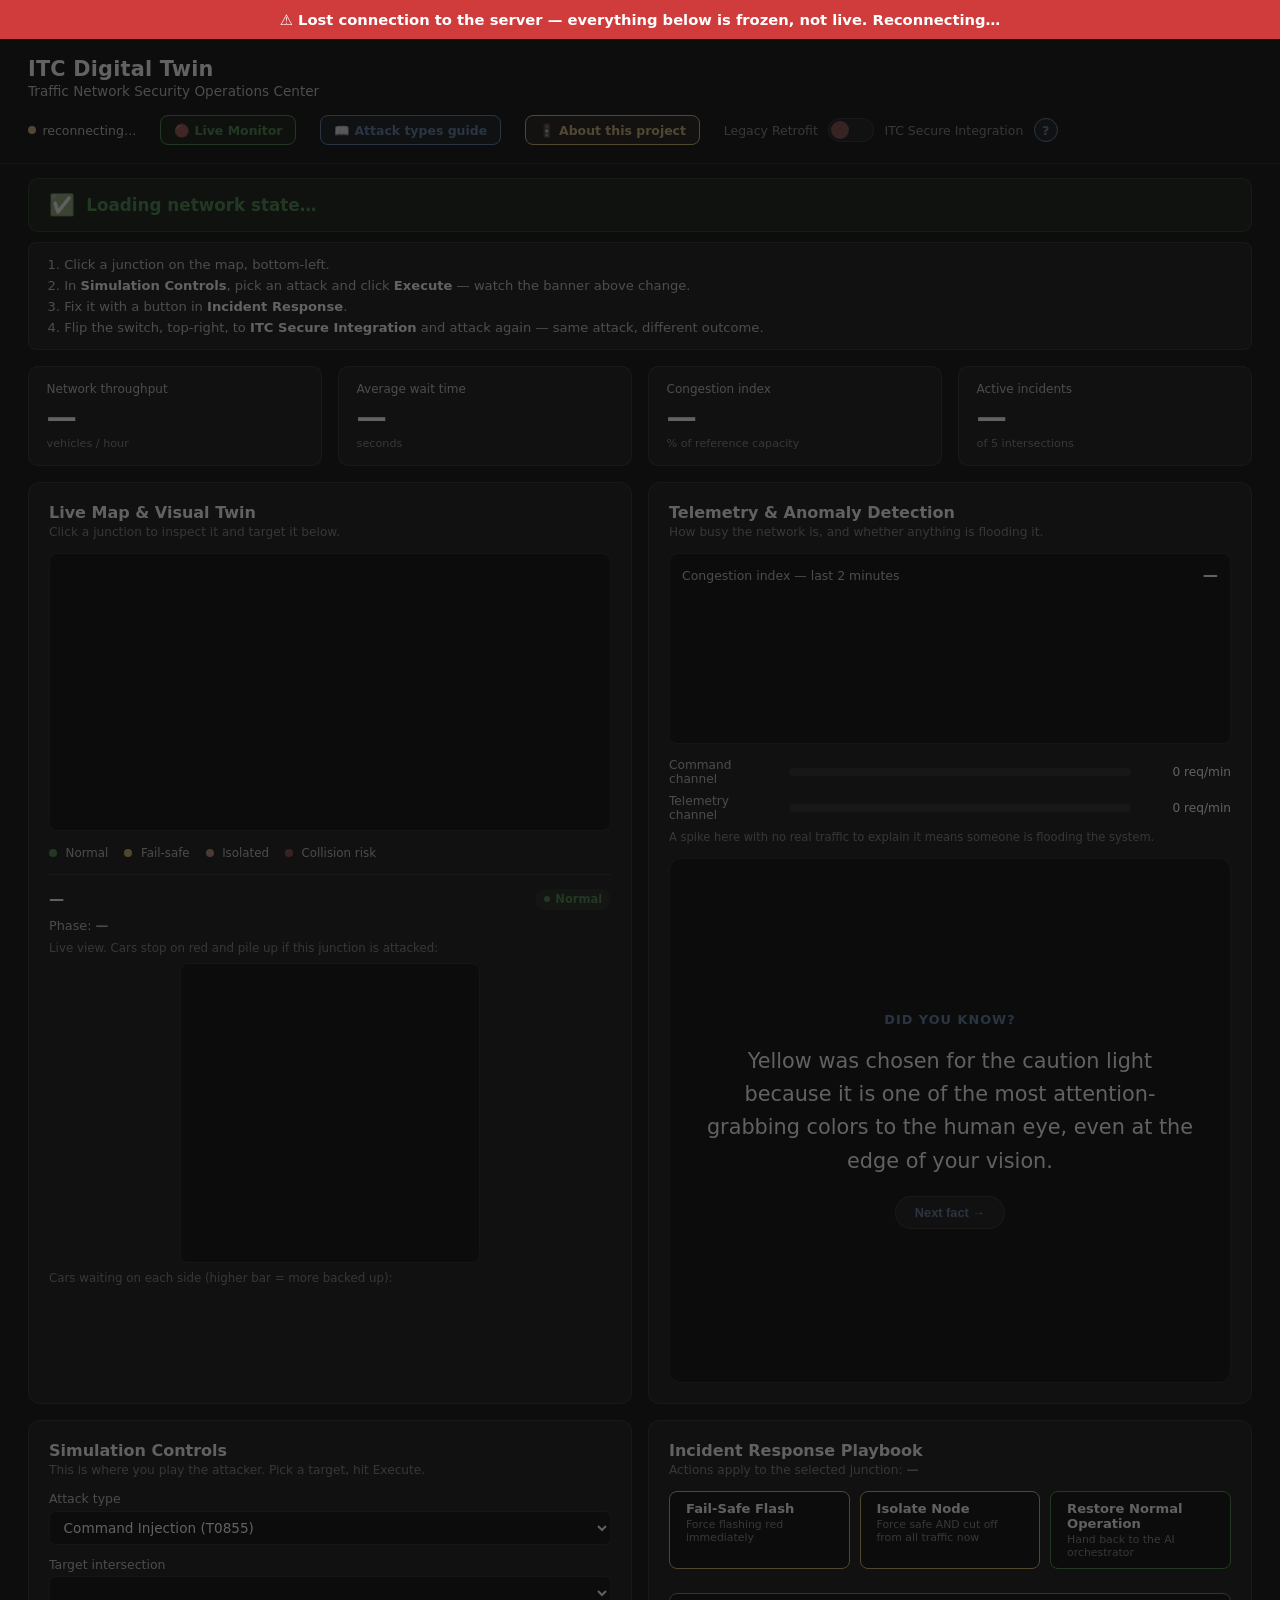
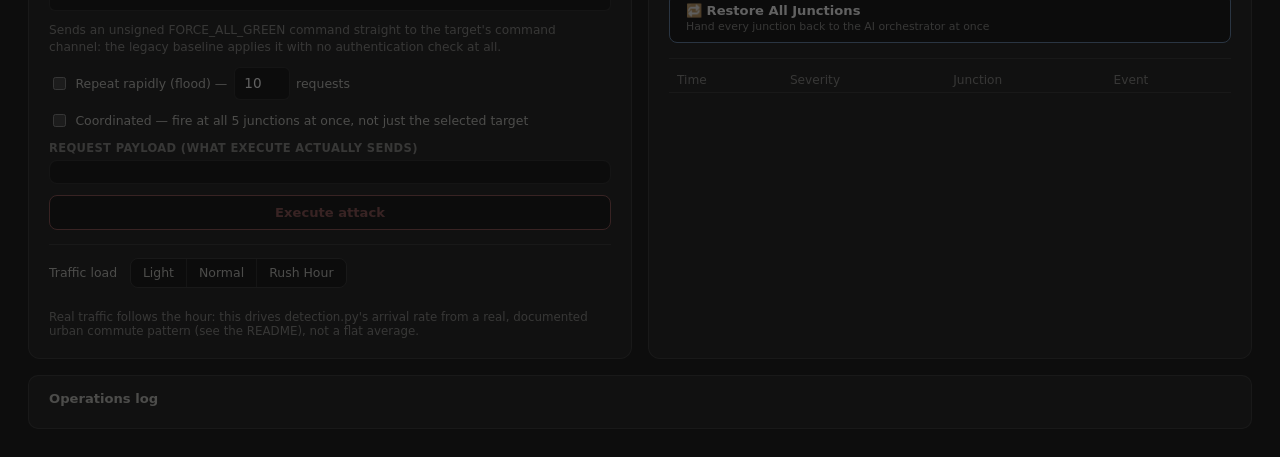
==== commit 46c655ab: "Add an About page: the engineering story, in the product itself New web/about.html, linked from both" ====
--- a/web/index.html
+++ b/web/index.html
@@ -47,6 +47,14 @@
       >
         📖 Attack types guide
       </button>
+
+      <a
+        href="about.html"
+        class="btn btn-header btn-header-about"
+        title="The engineering story behind this project: architecture, security reasoning, and real bugs found by testing it"
+      >
+        🚦 About this project
+      </a>
 
       <!-- Global deployment-configuration toggle: switches every
            intersection between the unauthenticated legacy retrofit
--- a/web/style.css
+++ b/web/style.css
@@ -1809,3 +1809,269 @@
     border-left: none;
   }
 }
+
+/* ---------------------------------------------------------------
+   About page (web/about.html)
+
+   A case-study page explaining this project's engineering to someone
+   who has never seen it before -- an interviewer, a reviewer -- linked
+   from the header of both dashboard pages. Long-form reading, not a
+   live data screen, which is why it introduces its own max-width
+   reading column (.about-wrap) instead of the dashboard pages'
+   full-bleed .zone-grid: a wide monitor is right for scanning five
+   live junctions at once, wrong for a paragraph of prose. Everything
+   else -- colors, card shape, button styling -- deliberately reuses
+   the same tokens and components already defined above, so this still
+   reads as the same product and not a bolted-on page with its own
+   invented design system.
+   --------------------------------------------------------------- */
+
+.about-wrap {
+  max-width: 46rem;
+  margin: 0 auto;
+  padding: 0 1.75rem;
+}
+
+.about-hero {
+  padding: 2.5rem 0 2rem;
+}
+
+/* The three colors this project already reserves for junction health
+   (good/warning/critical), used here as a small, literal signal-light
+   motif -- the one place on this page it's worth spending a visual
+   flourish, since it's the actual subject of the project, not a
+   generic decoration. */
+.signal-dots {
+  display: flex;
+  gap: 0.4rem;
+  margin-bottom: 1.25rem;
+}
+.signal-dots span {
+  width: 0.6rem;
+  height: 0.6rem;
+  border-radius: 50%;
+  display: block;
+}
+.signal-dots .d-critical { background: var(--status-critical); }
+.signal-dots .d-warning { background: var(--status-warning); }
+.signal-dots .d-good { background: var(--status-good); }
+
+.about-hero h1 {
+  font-size: 2.1rem;
+  margin: 0 0 0.4rem;
+}
+.about-role {
+  font-size: 0.8rem;
+  color: var(--text-muted);
+  margin: 0 0 1.1rem;
+}
+.about-thesis {
+  font-size: 1.05rem;
+  color: var(--text-secondary);
+  max-width: 36rem;
+  line-height: 1.55;
+  margin: 0;
+}
+.about-thesis strong {
+  color: var(--text-primary);
+}
+
+.about-stats {
+  display: grid;
+  grid-template-columns: repeat(4, 1fr);
+  gap: 0.75rem;
+  margin-top: 1.75rem;
+}
+.about-stats .stat-tile {
+  text-align: center;
+}
+.about-stats .stat-value {
+  font-size: 1.35rem;
+}
+
+.about-section {
+  padding: 2rem 0;
+  border-top: 1px solid var(--border);
+}
+.about-section .zone-header {
+  margin-bottom: 1.1rem;
+}
+
+.about-prose {
+  max-width: 38rem;
+  color: var(--text-secondary);
+  font-size: 0.96rem;
+  line-height: 1.65;
+}
+.about-prose strong {
+  color: var(--text-primary);
+}
+
+.highlight-list {
+  display: flex;
+  flex-direction: column;
+}
+.highlight-item {
+  padding: 1.2rem 0;
+  border-top: 1px solid var(--border);
+}
+.highlight-item:first-child {
+  border-top: none;
+  padding-top: 0;
+}
+.highlight-item h3 {
+  font-size: 0.98rem;
+  margin: 0 0 0.4rem;
+  display: flex;
+  align-items: baseline;
+  gap: 0.6rem;
+  flex-wrap: wrap;
+}
+.highlight-tag {
+  font-size: 0.64rem;
+  letter-spacing: 0.05em;
+  text-transform: uppercase;
+  color: var(--seq-blue-400);
+  background: rgba(57, 135, 229, 0.12);
+  border: 1px solid rgba(57, 135, 229, 0.3);
+  padding: 0.15rem 0.5rem;
+  border-radius: 999px;
+  font-weight: 600;
+}
+.highlight-item p {
+  margin: 0;
+  color: var(--text-secondary);
+  font-size: 0.9rem;
+  max-width: 36rem;
+}
+.highlight-item pre.code {
+  margin: 0.6rem 0 0;
+  max-width: 36rem;
+  padding: 0.65rem 0.9rem;
+  background: var(--page-plane);
+  border: 1px solid var(--border);
+  border-radius: 7px;
+  overflow-x: auto;
+  font-family: "SFMono-Regular", Consolas, "Liberation Mono", Menlo, monospace;
+  font-size: 0.76rem;
+  line-height: 1.5;
+  color: var(--text-secondary);
+}
+
+.bug-grid {
+  display: flex;
+  flex-direction: column;
+  gap: 1rem;
+}
+.bug-card {
+  background: var(--surface-1);
+  border: 1px solid var(--border);
+  border-left: 3px solid var(--status-critical);
+  border-radius: 10px;
+  padding: 1.1rem 1.3rem;
+}
+.bug-card .bug-title {
+  font-weight: 700;
+  font-size: 0.96rem;
+  margin-bottom: 0.4rem;
+  color: var(--text-primary);
+}
+.bug-card p {
+  font-size: 0.88rem;
+  color: var(--text-secondary);
+  margin: 0 0 0.5rem;
+}
+.bug-card .fixed-tag {
+  font-size: 0.68rem;
+  letter-spacing: 0.03em;
+  text-transform: uppercase;
+  color: var(--status-good);
+  font-weight: 600;
+}
+
+.layer-strip {
+  display: flex;
+  flex-direction: column;
+}
+.layer-row {
+  display: grid;
+  grid-template-columns: 8.5rem 1fr;
+  gap: 1rem;
+  padding: 0.8rem 0;
+  border-top: 1px solid var(--border);
+}
+.layer-row:first-child {
+  border-top: none;
+}
+.layer-row .layer-name {
+  font-size: 0.74rem;
+  letter-spacing: 0.03em;
+  text-transform: uppercase;
+  color: var(--seq-blue-400);
+  font-weight: 700;
+}
+.layer-row p {
+  margin: 0;
+  font-size: 0.88rem;
+  color: var(--text-secondary);
+}
+
+.stack-row {
+  display: flex;
+  flex-wrap: wrap;
+  gap: 0.5rem;
+}
+.stack-pill {
+  font-size: 0.76rem;
+  padding: 0.3rem 0.7rem;
+  border-radius: 999px;
+  border: 1px solid var(--border);
+  color: var(--text-secondary);
+  background: var(--page-plane);
+  font-family: "SFMono-Regular", Consolas, "Liberation Mono", Menlo, monospace;
+}
+
+.about-cta-row {
+  display: flex;
+  flex-wrap: wrap;
+  gap: 0.75rem;
+  margin-top: 1.25rem;
+}
+
+.about-footer {
+  padding: 2rem 0 2.5rem;
+  border-top: 1px solid var(--border);
+}
+.about-footer p {
+  color: var(--text-muted);
+  font-size: 0.8rem;
+  margin: 0;
+}
+
+/* The header's own new nav button to this page, alongside the existing
+   Live Monitor / Attack types guide buttons -- amber so it's visually
+   distinct from both (green and blue are already taken), matching the
+   same pattern those two already established rather than inventing a
+   different one. */
+.btn.btn-header-about {
+  border-color: var(--status-warning);
+  color: var(--status-warning);
+  background: rgba(250, 178, 25, 0.1);
+}
+.btn.btn-header-about:hover {
+  background: rgba(250, 178, 25, 0.2);
+  color: var(--text-primary);
+}
+
+@media (max-width: 640px) {
+  .about-wrap {
+    padding: 0 0.85rem;
+  }
+  .about-stats {
+    grid-template-columns: repeat(2, 1fr);
+  }
+  .layer-row {
+    grid-template-columns: 1fr;
+    gap: 0.2rem;
+  }
+}
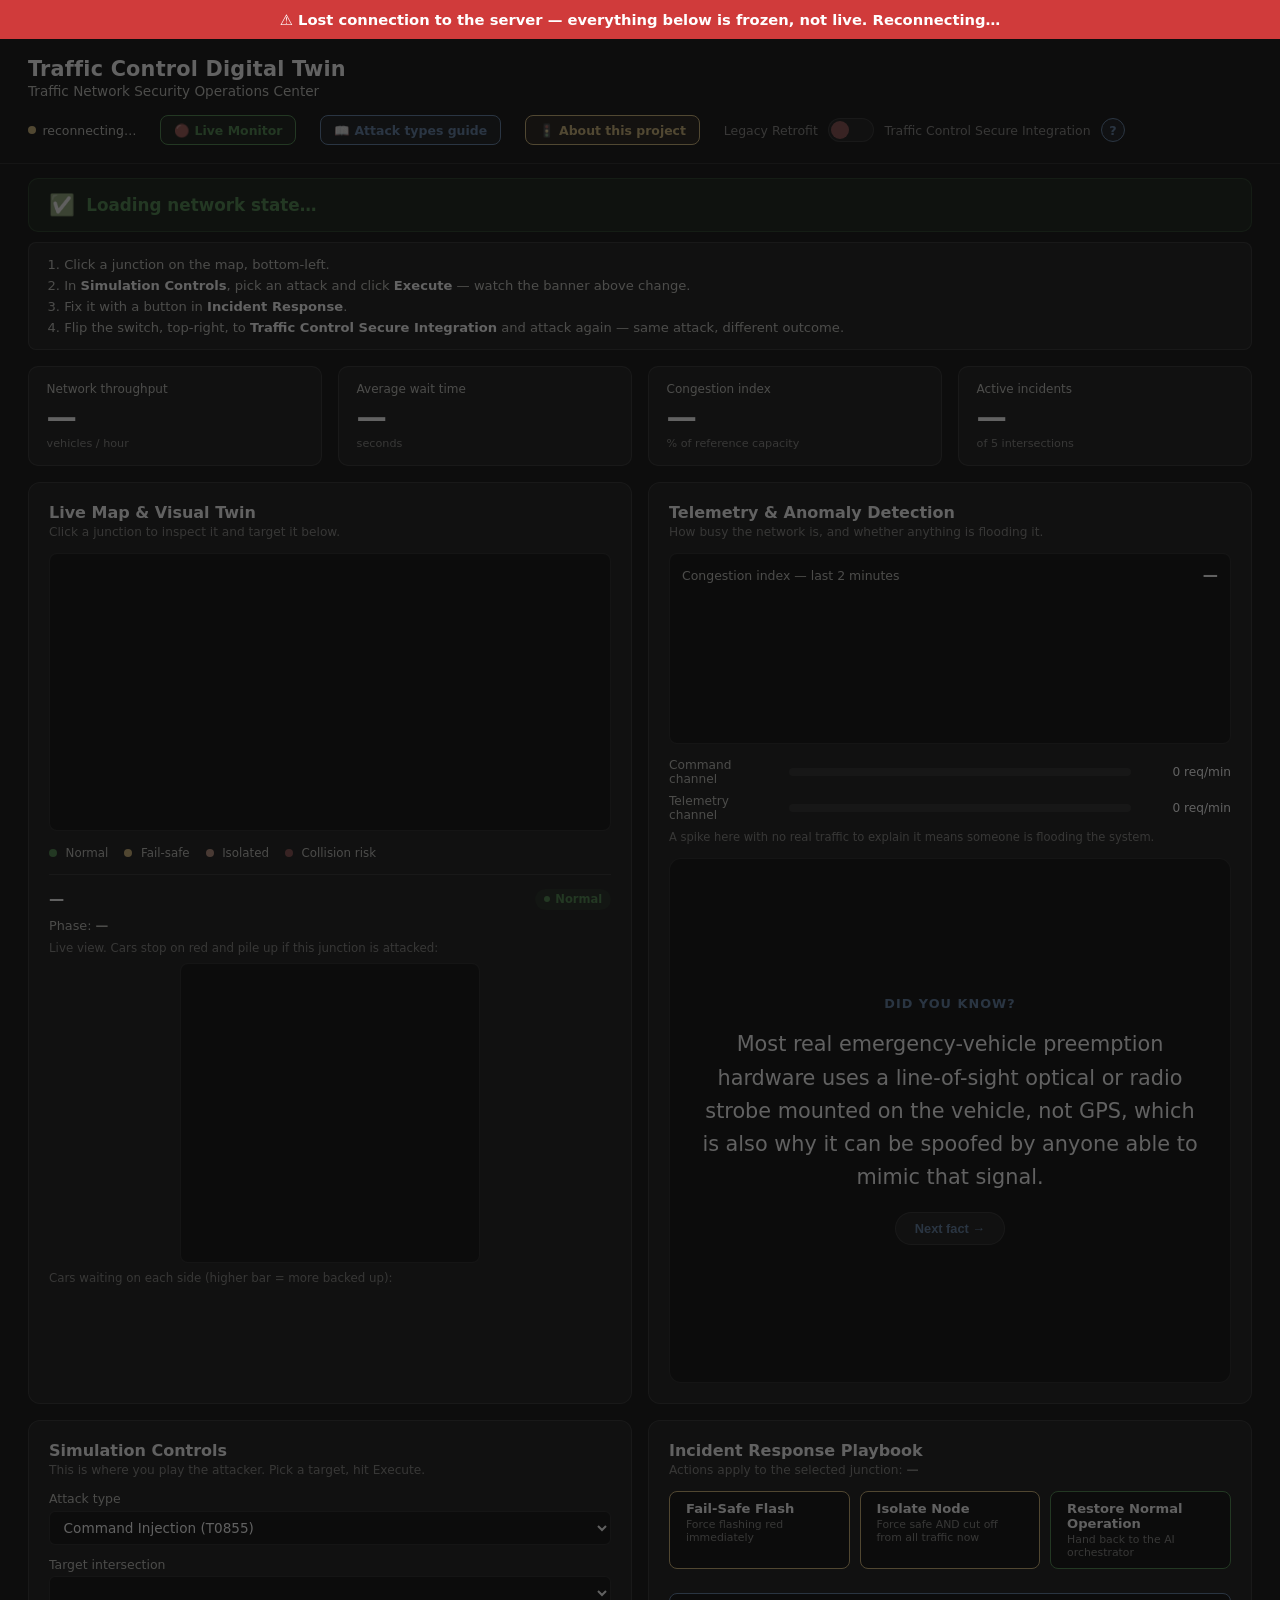
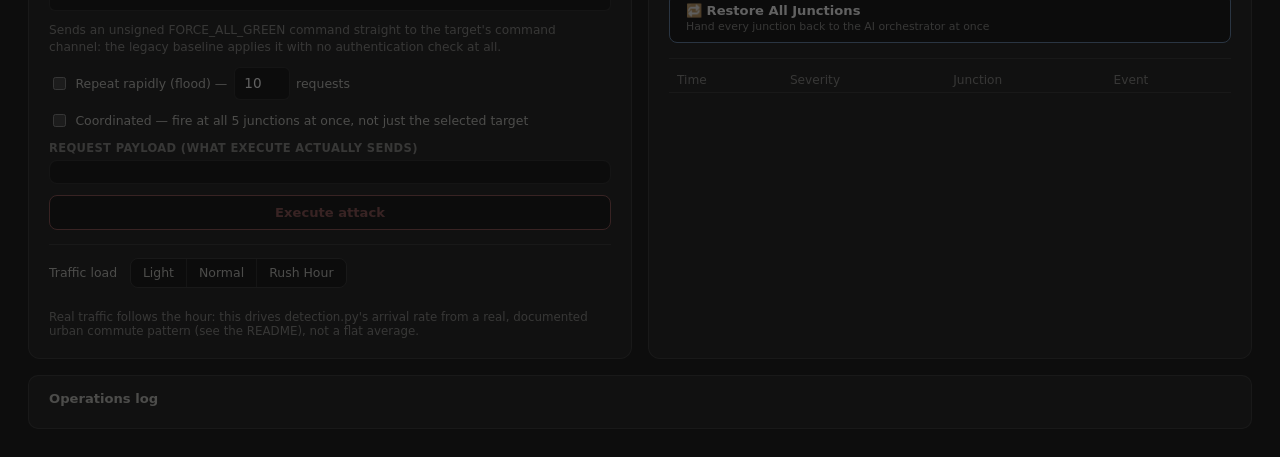
==== commit be72624c: "Rebrand the project from ITC to Traffic Control Renamed the project's own branding everywhere it app" ====
--- a/web/index.html
+++ b/web/index.html
@@ -3,7 +3,7 @@
 <head>
   <meta charset="UTF-8" />
   <meta name="viewport" content="width=device-width, initial-scale=1.0" />
-  <title>ITC Digital Twin — Traffic Network Security Operations</title>
+  <title>Traffic Control Digital Twin — Traffic Network Security Operations</title>
   <link rel="stylesheet" href="style.css" />
 </head>
 <body>
@@ -22,7 +22,7 @@
 
   <header class="app-header">
     <div class="header-title">
-      <h1>ITC Digital Twin</h1>
+      <h1>Traffic Control Digital Twin</h1>
       <p class="subtitle">Traffic Network Security Operations Center</p>
     </div>
 
@@ -58,8 +58,8 @@
 
       <!-- Global deployment-configuration toggle: switches every
            intersection between the unauthenticated legacy retrofit
-           channel and ITC Secure Integration. See server/main.py's
-           /api/mode. -->
+           channel and Traffic Control Secure Integration. See
+           server/main.py's /api/mode. -->
       <div class="mode-toggle">
         <span id="mode-label-legacy" class="mode-label">Legacy Retrofit</span>
         <button
@@ -68,11 +68,11 @@
           type="button"
           role="switch"
           aria-checked="false"
-          aria-label="Toggle ITC Secure Integration"
+          aria-label="Toggle Traffic Control Secure Integration"
         >
           <span class="switch-knob"></span>
         </button>
-        <span id="mode-label-secure" class="mode-label">ITC Secure Integration</span>
+        <span id="mode-label-secure" class="mode-label">Traffic Control Secure Integration</span>
 
         <button
           id="legacy-info-btn"
@@ -105,7 +105,7 @@
     <li>Click a junction on the map, bottom-left.</li>
     <li>In <strong>Simulation Controls</strong>, pick an attack and click <strong>Execute</strong> — watch the banner above change.</li>
     <li>Fix it with a button in <strong>Incident Response</strong>.</li>
-    <li>Flip the switch, top-right, to <strong>ITC Secure Integration</strong> and attack again — same attack, different outcome.</li>
+    <li>Flip the switch, top-right, to <strong>Traffic Control Secure Integration</strong> and attack again — same attack, different outcome.</li>
   </ol>
 
   <!-- KPI row -->
--- a/web/style.css
+++ b/web/style.css
@@ -1,4 +1,4 @@
-/* ITC Digital Twin: stylesheet
+/* Traffic Control Digital Twin: stylesheet
 
    A deliberate, single dark theme (no light-mode variant): this is a
    security operations dashboard meant for a wall monitor or a live demo
@@ -1827,7 +1827,7 @@
    --------------------------------------------------------------- */
 
 .about-wrap {
-  max-width: 46rem;
+  max-width: 72rem;
   margin: 0 auto;
   padding: 0 1.75rem;
 }
@@ -1856,21 +1856,28 @@
 .signal-dots .d-warning { background: var(--status-warning); }
 .signal-dots .d-good { background: var(--status-good); }
 
+/* The hero's own content (heading, role line, thesis, stat row) is
+   deliberately narrower than the page's full 72rem width -- a heading
+   and a couple of sentences stretched edge to edge would be
+   uncomfortably wide to read. But a narrower block with no margin of
+   its own doesn't center itself inside a wider parent, it just sits
+   flush against the LEFT edge by default, which is exactly what made
+   the whole page read as pinned to the left instead of centered on
+   the screen once .about-wrap itself got wider. Every piece of the
+   hero shares the same max-width and margin: 0 auto so they form one
+   centered column together -- the text inside still reads left to
+   right normally, only the block itself is centered on the page. */
 .about-hero h1 {
   font-size: 2.1rem;
-  margin: 0 0 0.4rem;
-}
-.about-role {
-  font-size: 0.8rem;
-  color: var(--text-muted);
-  margin: 0 0 1.1rem;
+  margin: 0 auto 0.4rem;
+  max-width: 46rem;
 }
 .about-thesis {
   font-size: 1.05rem;
   color: var(--text-secondary);
-  max-width: 36rem;
+  max-width: 46rem;
   line-height: 1.55;
-  margin: 0;
+  margin: 0 auto;
 }
 .about-thesis strong {
   color: var(--text-primary);
@@ -1880,7 +1887,13 @@
   display: grid;
   grid-template-columns: repeat(4, 1fr);
   gap: 0.75rem;
-  margin-top: 1.75rem;
+  margin: 1.75rem auto 0;
+  /* Capped narrower than .about-wrap's own width: four short number
+     tiles stretched across the page's full new width would each be
+     mostly empty padding around one word and a digit. The card grids
+     further down (highlights, bugs) are the sections meant to use the
+     wide container; the hero stays closer to the prose measure. */
+  max-width: 46rem;
 }
 .about-stats .stat-tile {
   text-align: center;
@@ -1895,33 +1908,73 @@
 }
 .about-section .zone-header {
   margin-bottom: 1.1rem;
+  /* Every section heading centers, not just the hero and the closing
+     section: asked directly for the whole page to sit in the middle,
+     not part of it. The grids below (highlight cards, bug cards) are
+     already symmetric once they fill the full centered .about-wrap, so
+     a centered heading above them now reads as consistent top to
+     bottom instead of switching between left and centered partway
+     down the page. */
+  text-align: center;
 }
 
 .about-prose {
-  max-width: 38rem;
+  max-width: 42rem;
   color: var(--text-secondary);
   font-size: 0.96rem;
   line-height: 1.65;
+  /* Same reasoning as the hero block above: narrower than .about-wrap,
+     so it needs its own margin: auto to actually sit in the middle of
+     the page instead of defaulting to the left edge. */
+  margin-left: auto;
+  margin-right: auto;
 }
 .about-prose strong {
   color: var(--text-primary);
 }
 
+/* A real 2-column card grid, same shape as the dashboard pages' own
+   .zone-grid, not a single narrow stacked list -- on a normal desktop
+   width a one-column list of five short items left most of the page
+   empty on both sides; pairing cards side by side actually uses the
+   space the wide .about-wrap now provides. */
 .highlight-list {
-  display: flex;
-  flex-direction: column;
+  display: grid;
+  grid-template-columns: repeat(2, 1fr);
+  gap: 1rem;
+}
+/* With an odd number of cards, the last one would otherwise sit alone
+   in the left column with empty space beside it, exactly the kind of
+   lopsided ending that reads as "not centered." Spanning it across
+   both columns instead keeps the grid looking deliberate all the way
+   through. Only fires when the count actually IS odd -- harmless, not
+   applied, the day this list has an even number of items. */
+.highlight-item:last-child:nth-child(odd) {
+  grid-column: 1 / -1;
+}
+@media (max-width: 640px) {
+  .highlight-list {
+    grid-template-columns: 1fr;
+  }
 }
 .highlight-item {
-  padding: 1.2rem 0;
-  border-top: 1px solid var(--border);
-}
-.highlight-item:first-child {
-  border-top: none;
-  padding-top: 0;
+  background: var(--surface-1);
+  border: 1px solid var(--border);
+  border-radius: 10px;
+  padding: 1.1rem 1.3rem;
+  /* A grid item's default min-width is its content's un-wrapped
+     natural width, which the code sample's longest line exceeds on a
+     phone screen -- overflow-x:auto on the <pre> itself doesn't stop
+     that, since the auto-minimum comes from this element, not the
+     <pre>. Without this, the long line forces the whole grid (and the
+     page's layout viewport with it) wider than the phone, so the
+     browser zooms the entire page out to fit -- the real cause behind
+     "everything pushed to one side" on a phone. */
+  min-width: 0;
 }
 .highlight-item h3 {
   font-size: 0.98rem;
-  margin: 0 0 0.4rem;
+  margin: 0 0 0.5rem;
   display: flex;
   align-items: baseline;
   gap: 0.6rem;
@@ -1942,11 +1995,9 @@
   margin: 0;
   color: var(--text-secondary);
   font-size: 0.9rem;
-  max-width: 36rem;
 }
 .highlight-item pre.code {
   margin: 0.6rem 0 0;
-  max-width: 36rem;
   padding: 0.65rem 0.9rem;
   background: var(--page-plane);
   border: 1px solid var(--border);
@@ -1959,9 +2010,14 @@
 }
 
 .bug-grid {
-  display: flex;
-  flex-direction: column;
+  display: grid;
+  grid-template-columns: repeat(2, 1fr);
   gap: 1rem;
+}
+@media (max-width: 640px) {
+  .bug-grid {
+    grid-template-columns: 1fr;
+  }
 }
 .bug-card {
   background: var(--surface-1);
@@ -2019,6 +2075,7 @@
 .stack-row {
   display: flex;
   flex-wrap: wrap;
+  justify-content: center;
   gap: 0.5rem;
 }
 .stack-pill {
@@ -2038,14 +2095,16 @@
   margin-top: 1.25rem;
 }
 
-.about-footer {
-  padding: 2rem 0 2.5rem;
-  border-top: 1px solid var(--border);
-}
-.about-footer p {
-  color: var(--text-muted);
-  font-size: 0.8rem;
-  margin: 0;
+/* The closing section's button row specifically: every section header
+   centers on its own now (see .about-section .zone-header above), but
+   a flex row of buttons still needs to be told to center itself
+   explicitly rather than sitting flush left under its now-centered
+   heading. */
+.about-centered .about-cta-row {
+  justify-content: center;
+}
+.about-centered .about-prose {
+  text-align: center;
 }
 
 /* The header's own new nav button to this page, alongside the existing
